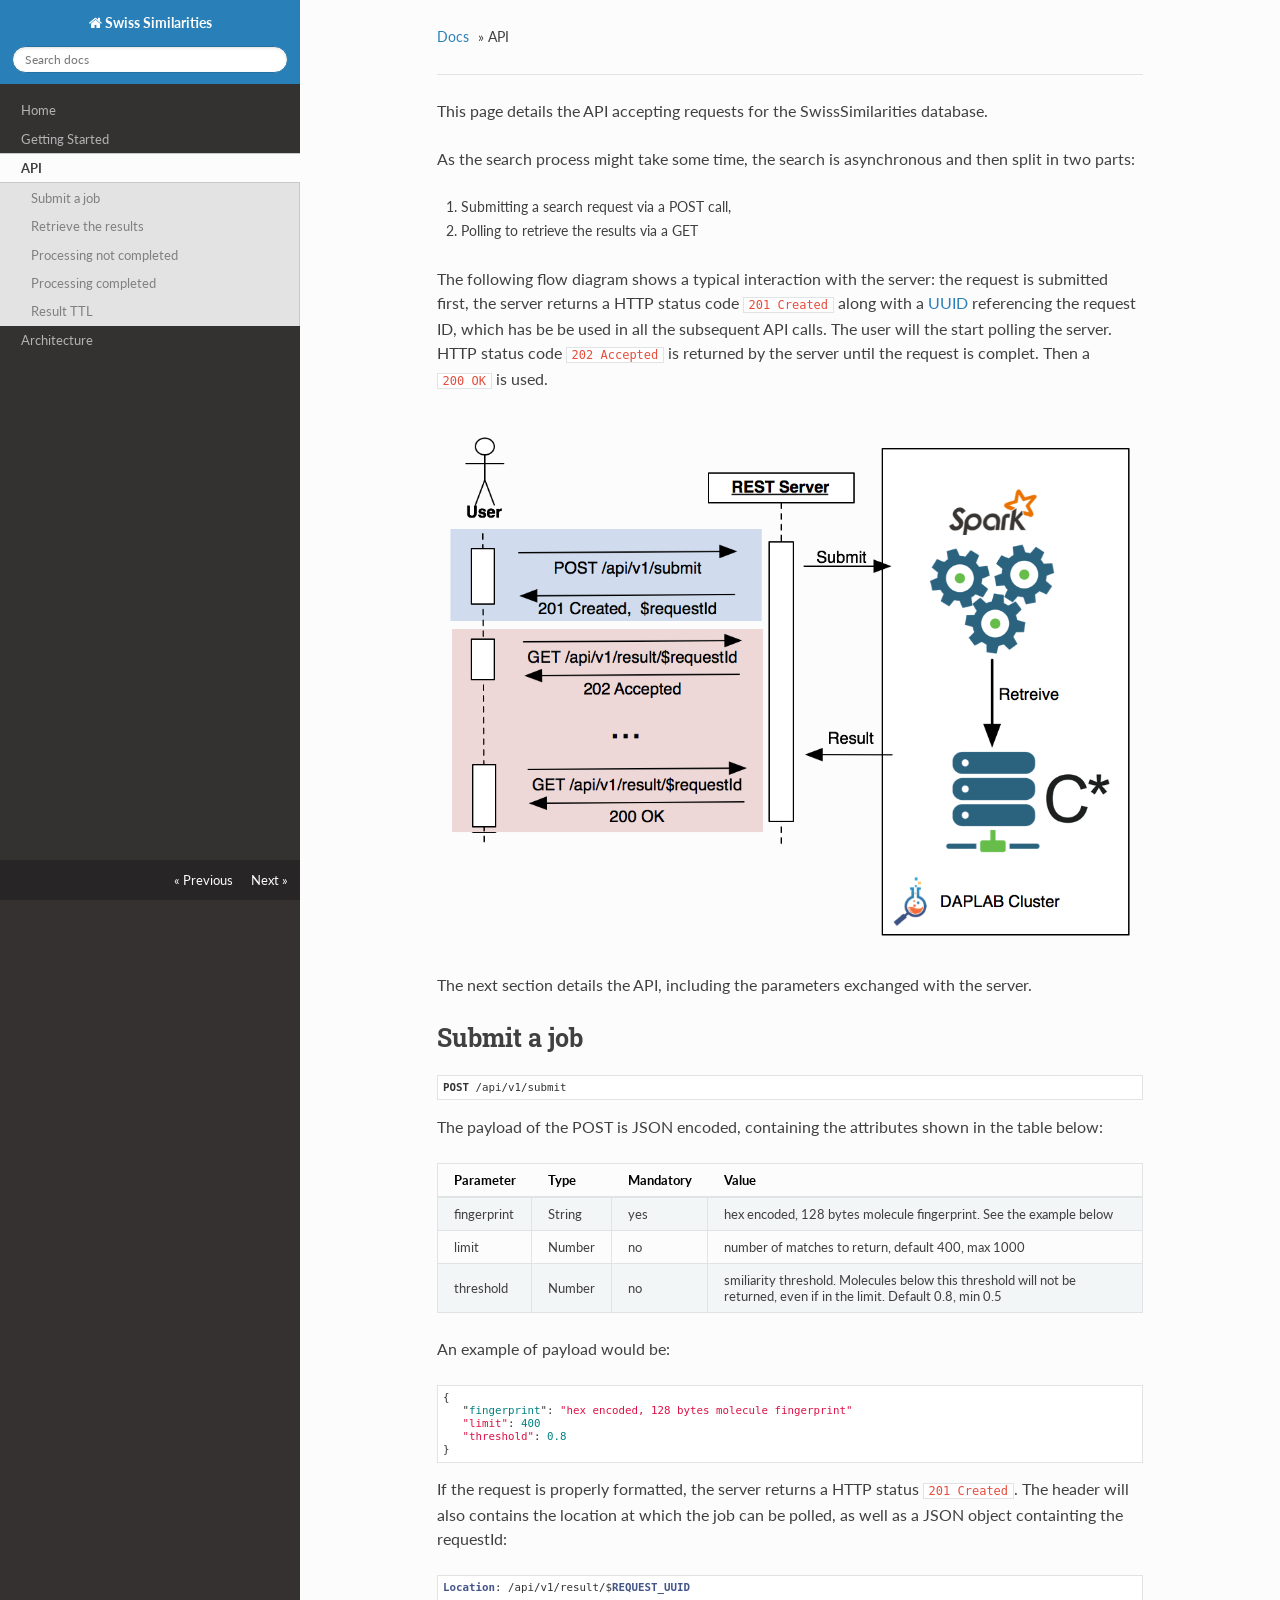
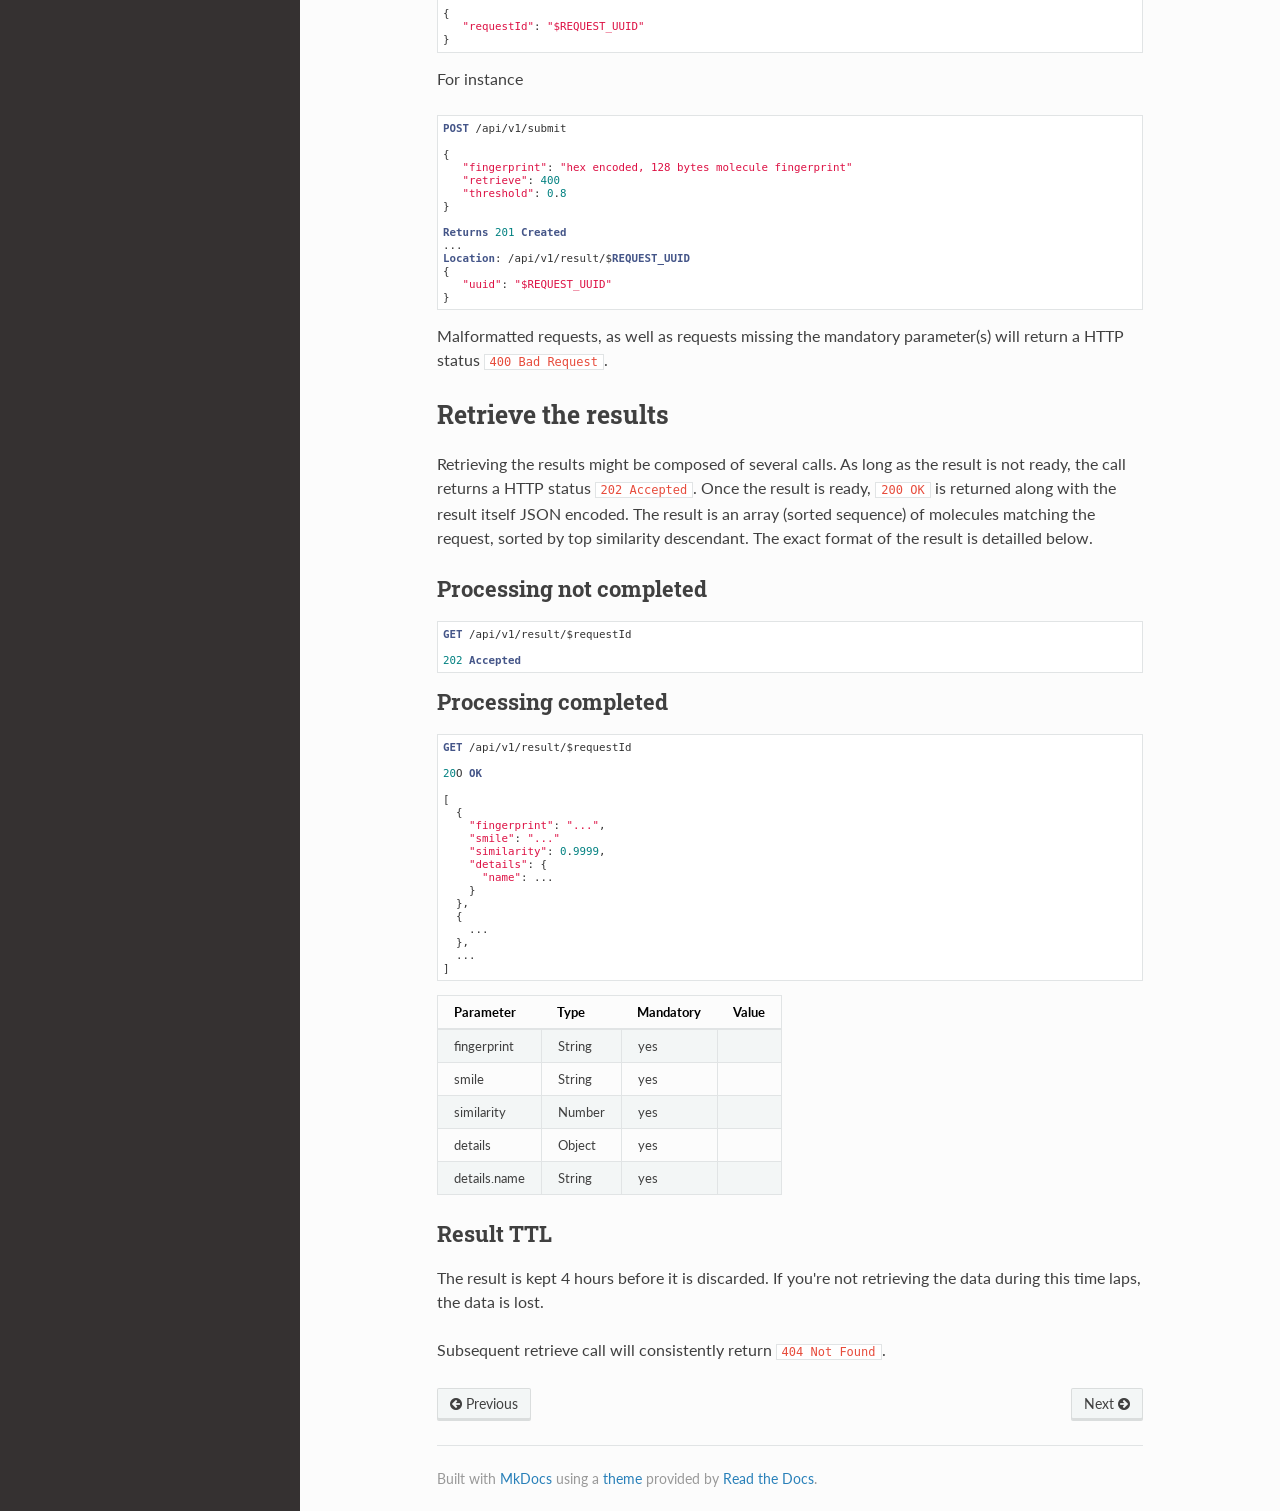
==== api/index.html @ 3e684635 "Deployed 30dfcfa with MkDocs version: 0.14.0" ====
<!DOCTYPE html>
<!--[if IE 8]><html class="no-js lt-ie9" lang="en" > <![endif]-->
<!--[if gt IE 8]><!--> <html class="no-js" lang="en" > <!--<![endif]-->
<head>
  <meta charset="utf-8">
  <meta name="viewport" content="width=device-width, initial-scale=1.0">
  
  <title>API - Swiss Similarities</title>
  

  <link rel="shortcut icon" href="../logo.png">
  

  
  <link href='https://fonts.googleapis.com/css?family=Lato:400,700|Roboto+Slab:400,700|Inconsolata:400,700' rel='stylesheet' type='text/css'>

  <link rel="stylesheet" href="../css/theme.css" type="text/css" />
  <link rel="stylesheet" href="../css/theme_extra.css" type="text/css" />
  <link rel="stylesheet" href="../css/highlight.css">
  <link href="../daplab.css" rel="stylesheet">

  
  <script>
    // Current page data
    var mkdocs_page_name = "API";
  </script>
  
  <script src="../js/jquery-2.1.1.min.js"></script>
  <script src="../js/modernizr-2.8.3.min.js"></script>
  <script type="text/javascript" src="../js/highlight.pack.js"></script>
  <script src="../js/theme.js"></script> 

  
</head>

<body class="wy-body-for-nav" role="document">

  <div class="wy-grid-for-nav">

    
    <nav data-toggle="wy-nav-shift" class="wy-nav-side stickynav">
      <div class="wy-side-nav-search">
        <a href=".." class="icon icon-home"> Swiss Similarities</a>
        <div role="search">
  <form id ="rtd-search-form" class="wy-form" action="../search.html" method="get">
    <input type="text" name="q" placeholder="Search docs" />
  </form>
</div>
      </div>

      <div class="wy-menu wy-menu-vertical" data-spy="affix" role="navigation" aria-label="main navigation">
        <ul class="current">
          
            <li>
    <li class="toctree-l1 ">
        <a class="" href="..">Home</a>
        
    </li>
<li>
          
            <li>
    <li class="toctree-l1 ">
        <a class="" href="../getting_started/">Getting Started</a>
        
    </li>
<li>
          
            <li>
    <li class="toctree-l1 current">
        <a class="current" href="./">API</a>
        
            <ul>
            
                <li class="toctree-l3"><a href="#submit-a-job">Submit a job</a></li>
                
            
                <li class="toctree-l3"><a href="#retrieve-the-results">Retrieve the results</a></li>
                
                    <li><a class="toctree-l4" href="#processing-not-completed">Processing not completed</a></li>
                
                    <li><a class="toctree-l4" href="#processing-completed">Processing completed</a></li>
                
                    <li><a class="toctree-l4" href="#result-ttl">Result TTL</a></li>
                
            
            </ul>
        
    </li>
<li>
          
            <li>
    <li class="toctree-l1 ">
        <a class="" href="../architecture/">Architecture</a>
        
    </li>
<li>
          
        </ul>
      </div>
      &nbsp;
    </nav>

    <section data-toggle="wy-nav-shift" class="wy-nav-content-wrap">

      
      <nav class="wy-nav-top" role="navigation" aria-label="top navigation">
        <i data-toggle="wy-nav-top" class="fa fa-bars"></i>
        <a href="..">Swiss Similarities</a>
      </nav>

      
      <div class="wy-nav-content">
        <div class="rst-content">
          <div role="navigation" aria-label="breadcrumbs navigation">
  <ul class="wy-breadcrumbs">
    <li><a href="..">Docs</a> &raquo;</li>
    
      
    
    <li>API</li>
    <li class="wy-breadcrumbs-aside">
      
    </li>
  </ul>
  <hr/>
</div>
          <div role="main">
            <div class="section">
              
                <p>This page details the API accepting requests for the SwissSimilarities database.</p>
<p>As the search process might take some time, the search is asynchronous and then split in two parts: </p>
<ol>
<li>Submitting a search request via a POST call,</li>
<li>Polling to retrieve the results via a GET</li>
</ol>
<p>The following flow diagram shows a typical interaction with the server: the request is submitted first, the server
returns a HTTP status code <code>201 Created</code> along with a <a href="https://en.wikipedia.org/wiki/Universally_unique_identifier">UUID</a>
referencing the request ID, which has be be used in all the subsequent API calls. 
The user will the start polling the server. HTTP status code <code>202 Accepted</code> is returned by the server until
the request is complet. Then a <code>200 OK</code> is used.</p>
<p><img alt="API Flow Chart" src="../api-flow-chart.png" /></p>
<p>The next section details the API, including the parameters exchanged with the server.</p>
<h1 id="submit-a-job">Submit a job</h1>
<pre><code>POST /api/v1/submit
</code></pre>

<p>The payload of the POST is JSON encoded, containing the attributes shown in the table below:</p>
<table>
<thead>
<tr>
<th>Parameter</th>
<th>Type</th>
<th>Mandatory</th>
<th>Value</th>
</tr>
</thead>
<tbody>
<tr>
<td>fingerprint</td>
<td>String</td>
<td>yes</td>
<td>hex encoded, 128 bytes molecule fingerprint. See the example below</td>
</tr>
<tr>
<td>limit</td>
<td>Number</td>
<td>no</td>
<td>number of matches to return, default 400, max 1000</td>
</tr>
<tr>
<td>threshold</td>
<td>Number</td>
<td>no</td>
<td>smiliarity threshold. Molecules below this threshold will not be returned, even if in the limit. Default 0.8, min 0.5</td>
</tr>
</tbody>
</table>
<p>An example of payload would be: </p>
<pre><code>{ 
   &quot;fingerprint&quot;: &quot;hex encoded, 128 bytes molecule fingerprint&quot;
   &quot;limit&quot;: 400
   &quot;threshold&quot;: 0.8
}
</code></pre>

<p>If the request is properly formatted, the server returns a HTTP status <code>201 Created</code>. The header will also contains
the location at which the job can be polled, as well as a JSON object containting the requestId:</p>
<pre><code>Location: /api/v1/result/$REQUEST_UUID

{
   &quot;requestId&quot;: &quot;$REQUEST_UUID&quot;
}
</code></pre>

<p>For instance</p>
<pre><code>POST /api/v1/submit

{ 
   &quot;fingerprint&quot;: &quot;hex encoded, 128 bytes molecule fingerprint&quot;
   &quot;retrieve&quot;: 400
   &quot;threshold&quot;: 0.8
}

Returns 201 Created
...
Location: /api/v1/result/$REQUEST_UUID
{
   &quot;uuid&quot;: &quot;$REQUEST_UUID&quot;
}
</code></pre>

<p>Malformatted requests, as well as requests missing the mandatory parameter(s) 
will return a HTTP status <code>400 Bad Request</code>.</p>
<h1 id="retrieve-the-results">Retrieve the results</h1>
<p>Retrieving the results might be composed of several calls. As long as the result is not ready, the call returns
a HTTP status <code>202 Accepted</code>. Once the result is ready, <code>200 OK</code> is returned along with the result itself
JSON encoded. The result is an array (sorted sequence) of molecules matching the request,
sorted by top similarity descendant. The exact format of the result is detailled below.</p>
<h2 id="processing-not-completed">Processing not completed</h2>
<pre><code>GET /api/v1/result/$requestId

202 Accepted
</code></pre>

<h2 id="processing-completed">Processing completed</h2>
<pre><code>GET /api/v1/result/$requestId

20O OK

[ 
  {
    &quot;fingerprint&quot;: &quot;...&quot;,
    &quot;smile&quot;: &quot;...&quot;
    &quot;similarity&quot;: 0.9999,
    &quot;details&quot;: {
      &quot;name&quot;: ...
    }
  },
  {
    ...
  },
  ...
]     
</code></pre>

<table>
<thead>
<tr>
<th>Parameter</th>
<th>Type</th>
<th>Mandatory</th>
<th>Value</th>
</tr>
</thead>
<tbody>
<tr>
<td>fingerprint</td>
<td>String</td>
<td>yes</td>
<td></td>
</tr>
<tr>
<td>smile</td>
<td>String</td>
<td>yes</td>
<td></td>
</tr>
<tr>
<td>similarity</td>
<td>Number</td>
<td>yes</td>
<td></td>
</tr>
<tr>
<td>details</td>
<td>Object</td>
<td>yes</td>
<td></td>
</tr>
<tr>
<td>details.name</td>
<td>String</td>
<td>yes</td>
<td></td>
</tr>
</tbody>
</table>
<h2 id="result-ttl">Result TTL</h2>
<p>The result is kept 4 hours before it is discarded. If you're not retrieving the data during this time laps, 
the data is lost.</p>
<p>Subsequent retrieve call will consistently return <code>404 Not Found</code>.</p>
              
            </div>
          </div>
          <footer>
  
    <div class="rst-footer-buttons" role="navigation" aria-label="footer navigation">
      
        <a href="../architecture/" class="btn btn-neutral float-right" title="Architecture"/>Next <span class="icon icon-circle-arrow-right"></span></a>
      
      
        <a href="../getting_started/" class="btn btn-neutral" title="Getting Started"><span class="icon icon-circle-arrow-left"></span> Previous</a>
      
    </div>
  

  <hr/>

  <div role="contentinfo">
    <!-- Copyright etc -->
    
  </div>

  Built with <a href="http://www.mkdocs.org">MkDocs</a> using a <a href="https://github.com/snide/sphinx_rtd_theme">theme</a> provided by <a href="https://readthedocs.org">Read the Docs</a>.
</footer>
	  
        </div>
      </div>

    </section>

  </div>

<div class="rst-versions" role="note" style="cursor: pointer">
    <span class="rst-current-version" data-toggle="rst-current-version">
      
      
        <span><a href="../getting_started/" style="color: #fcfcfc;">&laquo; Previous</a></span>
      
      
        <span style="margin-left: 15px"><a href="../architecture/" style="color: #fcfcfc">Next &raquo;</a></span>
      
    </span>
</div>

</body>
</html>
---- css/theme.css ----
/*
 * This file is copied from the upstream ReadTheDocs Sphinx
 * theme. To aid upgradability this file should *not* be edited.
 * modifications we need should be included in theme_extra.css.
 *
 * https://github.com/rtfd/readthedocs.org/blob/master/media/css/sphinx_rtd_theme.css
 */

*{-webkit-box-sizing:border-box;-moz-box-sizing:border-box;box-sizing:border-box}article,aside,details,figcaption,figure,footer,header,hgroup,nav,section{display:block}audio,canvas,video{display:inline-block;*display:inline;*zoom:1}audio:not([controls]){display:none}[hidden]{display:none}*{-webkit-box-sizing:border-box;-moz-box-sizing:border-box;box-sizing:border-box}html{font-size:100%;-webkit-text-size-adjust:100%;-ms-text-size-adjust:100%}body{margin:0}a:hover,a:active{outline:0}abbr[title]{border-bottom:1px dotted}b,strong{font-weight:bold}blockquote{margin:0}dfn{font-style:italic}ins{background:#ff9;color:#000;text-decoration:none}mark{background:#ff0;color:#000;font-style:italic;font-weight:bold}pre,code,.rst-content tt,kbd,samp{font-family:monospace,serif;_font-family:"courier new",monospace;font-size:1em}pre{white-space:pre}q{quotes:none}q:before,q:after{content:"";content:none}small{font-size:85%}sub,sup{font-size:75%;line-height:0;position:relative;vertical-align:baseline}sup{top:-0.5em}sub{bottom:-0.25em}ul,ol,dl{margin:0;padding:0;list-style:none;list-style-image:none}li{list-style:none}dd{margin:0}img{border:0;-ms-interpolation-mode:bicubic;vertical-align:middle;max-width:100%}svg:not(:root){overflow:hidden}figure{margin:0}form{margin:0}fieldset{border:0;margin:0;padding:0}label{cursor:pointer}legend{border:0;*margin-left:-7px;padding:0;white-space:normal}button,input,select,textarea{font-size:100%;margin:0;vertical-align:baseline;*vertical-align:middle}button,input{line-height:normal}button,input[type="button"],input[type="reset"],input[type="submit"]{cursor:pointer;-webkit-appearance:button;*overflow:visible}button[disabled],input[disabled]{cursor:default}input[type="checkbox"],input[type="radio"]{box-sizing:border-box;padding:0;*width:13px;*height:13px}input[type="search"]{-webkit-appearance:textfield;-moz-box-sizing:content-box;-webkit-box-sizing:content-box;box-sizing:content-box}input[type="search"]::-webkit-search-decoration,input[type="search"]::-webkit-search-cancel-button{-webkit-appearance:none}button::-moz-focus-inner,input::-moz-focus-inner{border:0;padding:0}textarea{overflow:auto;vertical-align:top;resize:vertical}table{border-collapse:collapse;border-spacing:0}td{vertical-align:top}.chromeframe{margin:0.2em 0;background:#ccc;color:#000;padding:0.2em 0}.ir{display:block;border:0;text-indent:-999em;overflow:hidden;background-color:transparent;background-repeat:no-repeat;text-align:left;direction:ltr;*line-height:0}.ir br{display:none}.hidden{display:none !important;visibility:hidden}.visuallyhidden{border:0;clip:rect(0 0 0 0);height:1px;margin:-1px;overflow:hidden;padding:0;position:absolute;width:1px}.visuallyhidden.focusable:active,.visuallyhidden.focusable:focus{clip:auto;height:auto;margin:0;overflow:visible;position:static;width:auto}.invisible{visibility:hidden}.relative{position:relative}big,small{font-size:100%}@media print{html,body,section{background:none !important}*{box-shadow:none !important;text-shadow:none !important;filter:none !important;-ms-filter:none !important}a,a:visited{text-decoration:underline}.ir a:after,a[href^="javascript:"]:after,a[href^="#"]:after{content:""}pre,blockquote{page-break-inside:avoid}thead{display:table-header-group}tr,img{page-break-inside:avoid}img{max-width:100% !important}@page{margin:0.5cm}p,h2,h3{orphans:3;widows:3}h2,h3{page-break-after:avoid}}.fa:before,.rst-content .admonition-title:before,.rst-content h1 .headerlink:before,.rst-content h2 .headerlink:before,.rst-content h3 .headerlink:before,.rst-content h4 .headerlink:before,.rst-content h5 .headerlink:before,.rst-content h6 .headerlink:before,.rst-content dl dt .headerlink:before,.icon:before,.wy-dropdown .caret:before,.wy-inline-validate.wy-inline-validate-success .wy-input-context:before,.wy-inline-validate.wy-inline-validate-danger .wy-input-context:before,.wy-inline-validate.wy-inline-validate-warning .wy-input-context:before,.wy-inline-validate.wy-inline-validate-info .wy-input-context:before,.wy-alert,.rst-content .note,.rst-content .attention,.rst-content .caution,.rst-content .danger,.rst-content .error,.rst-content .hint,.rst-content .important,.rst-content .tip,.rst-content .warning,.rst-content .seealso,.rst-content .admonition-todo,.btn,input[type="text"],input[type="password"],input[type="email"],input[type="url"],input[type="date"],input[type="month"],input[type="time"],input[type="datetime"],input[type="datetime-local"],input[type="week"],input[type="number"],input[type="search"],input[type="tel"],input[type="color"],select,textarea,.wy-menu-vertical li.on a,.wy-menu-vertical li.current>a,.wy-side-nav-search>a,.wy-side-nav-search .wy-dropdown>a,.wy-nav-top a{-webkit-font-smoothing:antialiased}.clearfix{*zoom:1}.clearfix:before,.clearfix:after{display:table;content:""}.clearfix:after{clear:both}/*!
 *  Font Awesome 4.1.0 by @davegandy - http://fontawesome.io - @fontawesome
 *  License - http://fontawesome.io/license (Font: SIL OFL 1.1, CSS: MIT License)
 */@font-face{font-family:'FontAwesome';src:url("../fonts/fontawesome-webfont.eot?v=4.1.0");src:url("../fonts/fontawesome-webfont.eot?#iefix&v=4.1.0") format("embedded-opentype"),url("../fonts/fontawesome-webfont.woff?v=4.1.0") format("woff"),url("../fonts/fontawesome-webfont.ttf?v=4.1.0") format("truetype"),url("../fonts/fontawesome-webfont.svg?v=4.1.0#fontawesomeregular") format("svg");font-weight:normal;font-style:normal}.fa,.rst-content .admonition-title,.rst-content h1 .headerlink,.rst-content h2 .headerlink,.rst-content h3 .headerlink,.rst-content h4 .headerlink,.rst-content h5 .headerlink,.rst-content h6 .headerlink,.rst-content dl dt .headerlink,.icon{display:inline-block;font-family:FontAwesome;font-style:normal;font-weight:normal;line-height:1;-webkit-font-smoothing:antialiased;-moz-osx-font-smoothing:grayscale}.fa-lg{font-size:1.33333em;line-height:0.75em;vertical-align:-15%}.fa-2x{font-size:2em}.fa-3x{font-size:3em}.fa-4x{font-size:4em}.fa-5x{font-size:5em}.fa-fw{width:1.28571em;text-align:center}.fa-ul{padding-left:0;margin-left:2.14286em;list-style-type:none}.fa-ul>li{position:relative}.fa-li{position:absolute;left:-2.14286em;width:2.14286em;top:0.14286em;text-align:center}.fa-li.fa-lg{left:-1.85714em}.fa-border{padding:.2em .25em .15em;border:solid 0.08em #eee;border-radius:.1em}.pull-right{float:right}.pull-left{float:left}.fa.pull-left,.rst-content .pull-left.admonition-title,.rst-content h1 .pull-left.headerlink,.rst-content h2 .pull-left.headerlink,.rst-content h3 .pull-left.headerlink,.rst-content h4 .pull-left.headerlink,.rst-content h5 .pull-left.headerlink,.rst-content h6 .pull-left.headerlink,.rst-content dl dt .pull-left.headerlink,.pull-left.icon{margin-right:.3em}.fa.pull-right,.rst-content .pull-right.admonition-title,.rst-content h1 .pull-right.headerlink,.rst-content h2 .pull-right.headerlink,.rst-content h3 .pull-right.headerlink,.rst-content h4 .pull-right.headerlink,.rst-content h5 .pull-right.headerlink,.rst-content h6 .pull-right.headerlink,.rst-content dl dt .pull-right.headerlink,.pull-right.icon{margin-left:.3em}.fa-spin{-webkit-animation:spin 2s infinite linear;-moz-animation:spin 2s infinite linear;-o-animation:spin 2s infinite linear;animation:spin 2s infinite linear}@-moz-keyframes spin{0%{-moz-transform:rotate(0deg)}100%{-moz-transform:rotate(359deg)}}@-webkit-keyframes spin{0%{-webkit-transform:rotate(0deg)}100%{-webkit-transform:rotate(359deg)}}@-o-keyframes spin{0%{-o-transform:rotate(0deg)}100%{-o-transform:rotate(359deg)}}@keyframes spin{0%{-webkit-transform:rotate(0deg);transform:rotate(0deg)}100%{-webkit-transform:rotate(359deg);transform:rotate(359deg)}}.fa-rotate-90{filter:progid:DXImageTransform.Microsoft.BasicImage(rotation=1);-webkit-transform:rotate(90deg);-moz-transform:rotate(90deg);-ms-transform:rotate(90deg);-o-transform:rotate(90deg);transform:rotate(90deg)}.fa-rotate-180{filter:progid:DXImageTransform.Microsoft.BasicImage(rotation=2);-webkit-transform:rotate(180deg);-moz-transform:rotate(180deg);-ms-transform:rotate(180deg);-o-transform:rotate(180deg);transform:rotate(180deg)}.fa-rotate-270{filter:progid:DXImageTransform.Microsoft.BasicImage(rotation=3);-webkit-transform:rotate(270deg);-moz-transform:rotate(270deg);-ms-transform:rotate(270deg);-o-transform:rotate(270deg);transform:rotate(270deg)}.fa-flip-horizontal{filter:progid:DXImageTransform.Microsoft.BasicImage(rotation=0);-webkit-transform:scale(-1, 1);-moz-transform:scale(-1, 1);-ms-transform:scale(-1, 1);-o-transform:scale(-1, 1);transform:scale(-1, 1)}.fa-flip-vertical{filter:progid:DXImageTransform.Microsoft.BasicImage(rotation=2);-webkit-transform:scale(1, -1);-moz-transform:scale(1, -1);-ms-transform:scale(1, -1);-o-transform:scale(1, -1);transform:scale(1, -1)}.fa-stack{position:relative;display:inline-block;width:2em;height:2em;line-height:2em;vertical-align:middle}.fa-stack-1x,.fa-stack-2x{position:absolute;left:0;width:100%;text-align:center}.fa-stack-1x{line-height:inherit}.fa-stack-2x{font-size:2em}.fa-inverse{color:#fff}.fa-glass:before{content:""}.fa-music:before{content:""}.fa-search:before,.icon-search:before{content:""}.fa-envelope-o:before{content:""}.fa-heart:before{content:""}.fa-star:before{content:""}.fa-star-o:before{content:""}.fa-user:before{content:""}.fa-film:before{content:""}.fa-th-large:before{content:""}.fa-th:before{content:""}.fa-th-list:before{content:""}.fa-check:before{content:""}.fa-times:before{content:""}.fa-search-plus:before{content:""}.fa-search-minus:before{content:""}.fa-power-off:before{content:""}.fa-signal:before{content:""}.fa-gear:before,.fa-cog:before{content:""}.fa-trash-o:before{content:""}.fa-home:before,.icon-home:before{content:""}.fa-file-o:before{content:""}.fa-clock-o:before{content:""}.fa-road:before{content:""}.fa-download:before{content:""}.fa-arrow-circle-o-down:before{content:""}.fa-arrow-circle-o-up:before{content:""}.fa-inbox:before{content:""}.fa-play-circle-o:before{content:""}.fa-rotate-right:before,.fa-repeat:before{content:""}.fa-refresh:before{content:""}.fa-list-alt:before{content:""}.fa-lock:before{content:""}.fa-flag:before{content:""}.fa-headphones:before{content:""}.fa-volume-off:before{content:""}.fa-volume-down:before{content:""}.fa-volume-up:before{content:""}.fa-qrcode:before{content:""}.fa-barcode:before{content:""}.fa-tag:before{content:""}.fa-tags:before{content:""}.fa-book:before,.icon-book:before{content:""}.fa-bookmark:before{content:""}.fa-print:before{content:""}.fa-camera:before{content:""}.fa-font:before{content:""}.fa-bold:before{content:""}.fa-italic:before{content:""}.fa-text-height:before{content:""}.fa-text-width:before{content:""}.fa-align-left:before{content:""}.fa-align-center:before{content:""}.fa-align-right:before{content:""}.fa-align-justify:before{content:""}.fa-list:before{content:""}.fa-dedent:before,.fa-outdent:before{content:""}.fa-indent:before{content:""}.fa-video-camera:before{content:""}.fa-photo:before,.fa-image:before,.fa-picture-o:before{content:""}.fa-pencil:before{content:""}.fa-map-marker:before{content:""}.fa-adjust:before{content:""}.fa-tint:before{content:""}.fa-edit:before,.fa-pencil-square-o:before{content:""}.fa-share-square-o:before{content:""}.fa-check-square-o:before{content:""}.fa-arrows:before{content:""}.fa-step-backward:before{content:""}.fa-fast-backward:before{content:""}.fa-backward:before{content:""}.fa-play:before{content:""}.fa-pause:before{content:""}.fa-stop:before{content:""}.fa-forward:before{content:""}.fa-fast-forward:before{content:""}.fa-step-forward:before{content:""}.fa-eject:before{content:""}.fa-chevron-left:before{content:""}.fa-chevron-right:before{content:""}.fa-plus-circle:before{content:""}.fa-minus-circle:before{content:""}.fa-times-circle:before,.wy-inline-validate.wy-inline-validate-danger .wy-input-context:before{content:""}.fa-check-circle:before,.wy-inline-validate.wy-inline-validate-success .wy-input-context:before{content:""}.fa-question-circle:before{content:""}.fa-info-circle:before{content:""}.fa-crosshairs:before{content:""}.fa-times-circle-o:before{content:""}.fa-check-circle-o:before{content:""}.fa-ban:before{content:""}.fa-arrow-left:before{content:""}.fa-arrow-right:before{content:""}.fa-arrow-up:before{content:""}.fa-arrow-down:before{content:""}.fa-mail-forward:before,.fa-share:before{content:""}.fa-expand:before{content:""}.fa-compress:before{content:""}.fa-plus:before{content:""}.fa-minus:before{content:""}.fa-asterisk:before{content:""}.fa-exclamation-circle:before,.wy-inline-validate.wy-inline-validate-warning .wy-input-context:before,.wy-inline-validate.wy-inline-validate-info .wy-input-context:before,.rst-content .admonition-title:before{content:""}.fa-gift:before{content:""}.fa-leaf:before{content:""}.fa-fire:before,.icon-fire:before{content:""}.fa-eye:before{content:""}.fa-eye-slash:before{content:""}.fa-warning:before,.fa-exclamation-triangle:before{content:""}.fa-plane:before{content:""}.fa-calendar:before{content:""}.fa-random:before{content:""}.fa-comment:before{content:""}.fa-magnet:before{content:""}.fa-chevron-up:before{content:""}.fa-chevron-down:before{content:""}.fa-retweet:before{content:""}.fa-shopping-cart:before{content:""}.fa-folder:before{content:""}.fa-folder-open:before{content:""}.fa-arrows-v:before{content:""}.fa-arrows-h:before{content:""}.fa-bar-chart-o:before{content:""}.fa-twitter-square:before{content:""}.fa-facebook-square:before{content:""}.fa-camera-retro:before{content:""}.fa-key:before{content:""}.fa-gears:before,.fa-cogs:before{content:""}.fa-comments:before{content:""}.fa-thumbs-o-up:before{content:""}.fa-thumbs-o-down:before{content:""}.fa-star-half:before{content:""}.fa-heart-o:before{content:""}.fa-sign-out:before{content:""}.fa-linkedin-square:before{content:""}.fa-thumb-tack:before{content:""}.fa-external-link:before{content:""}.fa-sign-in:before{content:""}.fa-trophy:before{content:""}.fa-github-square:before{content:""}.fa-upload:before{content:""}.fa-lemon-o:before{content:""}.fa-phone:before{content:""}.fa-square-o:before{content:""}.fa-bookmark-o:before{content:""}.fa-phone-square:before{content:""}.fa-twitter:before{content:""}.fa-facebook:before{content:""}.fa-github:before,.icon-github:before{content:""}.fa-unlock:before{content:""}.fa-credit-card:before{content:""}.fa-rss:before{content:""}.fa-hdd-o:before{content:""}.fa-bullhorn:before{content:""}.fa-bell:before{content:""}.fa-certificate:before{content:""}.fa-hand-o-right:before{content:""}.fa-hand-o-left:before{content:""}.fa-hand-o-up:before{content:""}.fa-hand-o-down:before{content:""}.fa-arrow-circle-left:before,.icon-circle-arrow-left:before{content:""}.fa-arrow-circle-right:before,.icon-circle-arrow-right:before{content:""}.fa-arrow-circle-up:before{content:""}.fa-arrow-circle-down:before{content:""}.fa-globe:before{content:""}.fa-wrench:before{content:""}.fa-tasks:before{content:""}.fa-filter:before{content:""}.fa-briefcase:before{content:""}.fa-arrows-alt:before{content:""}.fa-group:before,.fa-users:before{content:""}.fa-chain:before,.fa-link:before,.icon-link:before{content:""}.fa-cloud:before{content:""}.fa-flask:before{content:""}.fa-cut:before,.fa-scissors:before{content:""}.fa-copy:before,.fa-files-o:before{content:""}.fa-paperclip:before{content:""}.fa-save:before,.fa-floppy-o:before{content:""}.fa-square:before{content:""}.fa-navicon:before,.fa-reorder:before,.fa-bars:before{content:""}.fa-list-ul:before{content:""}.fa-list-ol:before{content:""}.fa-strikethrough:before{content:""}.fa-underline:before{content:""}.fa-table:before{content:""}.fa-magic:before{content:""}.fa-truck:before{content:""}.fa-pinterest:before{content:""}.fa-pinterest-square:before{content:""}.fa-google-plus-square:before{content:""}.fa-google-plus:before{content:""}.fa-money:before{content:""}.fa-caret-down:before,.wy-dropdown .caret:before,.icon-caret-down:before{content:""}.fa-caret-up:before{content:""}.fa-caret-left:before{content:""}.fa-caret-right:before{content:""}.fa-columns:before{content:""}.fa-unsorted:before,.fa-sort:before{content:""}.fa-sort-down:before,.fa-sort-desc:before{content:""}.fa-sort-up:before,.fa-sort-asc:before{content:""}.fa-envelope:before{content:""}.fa-linkedin:before{content:""}.fa-rotate-left:before,.fa-undo:before{content:""}.fa-legal:before,.fa-gavel:before{content:""}.fa-dashboard:before,.fa-tachometer:before{content:""}.fa-comment-o:before{content:""}.fa-comments-o:before{content:""}.fa-flash:before,.fa-bolt:before{content:""}.fa-sitemap:before{content:""}.fa-umbrella:before{content:""}.fa-paste:before,.fa-clipboard:before{content:""}.fa-lightbulb-o:before{content:""}.fa-exchange:before{content:""}.fa-cloud-download:before{content:""}.fa-cloud-upload:before{content:""}.fa-user-md:before{content:""}.fa-stethoscope:before{content:""}.fa-suitcase:before{content:""}.fa-bell-o:before{content:""}.fa-coffee:before{content:""}.fa-cutlery:before{content:""}.fa-file-text-o:before{content:""}.fa-building-o:before{content:""}.fa-hospital-o:before{content:""}.fa-ambulance:before{content:""}.fa-medkit:before{content:""}.fa-fighter-jet:before{content:""}.fa-beer:before{content:""}.fa-h-square:before{content:""}.fa-plus-square:before{content:""}.fa-angle-double-left:before{content:""}.fa-angle-double-right:before{content:""}.fa-angle-double-up:before{content:""}.fa-angle-double-down:before{content:""}.fa-angle-left:before{content:""}.fa-angle-right:before{content:""}.fa-angle-up:before{content:""}.fa-angle-down:before{content:""}.fa-desktop:before{content:""}.fa-laptop:before{content:""}.fa-tablet:before{content:""}.fa-mobile-phone:before,.fa-mobile:before{content:""}.fa-circle-o:before{content:""}.fa-quote-left:before{content:""}.fa-quote-right:before{content:""}.fa-spinner:before{content:""}.fa-circle:before{content:""}.fa-mail-reply:before,.fa-reply:before{content:""}.fa-github-alt:before{content:""}.fa-folder-o:before{content:""}.fa-folder-open-o:before{content:""}.fa-smile-o:before{content:""}.fa-frown-o:before{content:""}.fa-meh-o:before{content:""}.fa-gamepad:before{content:""}.fa-keyboard-o:before{content:""}.fa-flag-o:before{content:""}.fa-flag-checkered:before{content:""}.fa-terminal:before{content:""}.fa-code:before{content:""}.fa-mail-reply-all:before,.fa-reply-all:before{content:""}.fa-star-half-empty:before,.fa-star-half-full:before,.fa-star-half-o:before{content:""}.fa-location-arrow:before{content:""}.fa-crop:before{content:""}.fa-code-fork:before{content:""}.fa-unlink:before,.fa-chain-broken:before{content:""}.fa-question:before{content:""}.fa-info:before{content:""}.fa-exclamation:before{content:""}.fa-superscript:before{content:""}.fa-subscript:before{content:""}.fa-eraser:before{content:""}.fa-puzzle-piece:before{content:""}.fa-microphone:before{content:""}.fa-microphone-slash:before{content:""}.fa-shield:before{content:""}.fa-calendar-o:before{content:""}.fa-fire-extinguisher:before{content:""}.fa-rocket:before{content:""}.fa-maxcdn:before{content:""}.fa-chevron-circle-left:before{content:""}.fa-chevron-circle-right:before{content:""}.fa-chevron-circle-up:before{content:""}.fa-chevron-circle-down:before{content:""}.fa-html5:before{content:""}.fa-css3:before{content:""}.fa-anchor:before{content:""}.fa-unlock-alt:before{content:""}.fa-bullseye:before{content:""}.fa-ellipsis-h:before{content:""}.fa-ellipsis-v:before{content:""}.fa-rss-square:before{content:""}.fa-play-circle:before{content:""}.fa-ticket:before{content:""}.fa-minus-square:before{content:""}.fa-minus-square-o:before{content:""}.fa-level-up:before{content:""}.fa-level-down:before{content:""}.fa-check-square:before{content:""}.fa-pencil-square:before{content:""}.fa-external-link-square:before{content:""}.fa-share-square:before{content:""}.fa-compass:before{content:""}.fa-toggle-down:before,.fa-caret-square-o-down:before{content:""}.fa-toggle-up:before,.fa-caret-square-o-up:before{content:""}.fa-toggle-right:before,.fa-caret-square-o-right:before{content:""}.fa-euro:before,.fa-eur:before{content:""}.fa-gbp:before{content:""}.fa-dollar:before,.fa-usd:before{content:""}.fa-rupee:before,.fa-inr:before{content:""}.fa-cny:before,.fa-rmb:before,.fa-yen:before,.fa-jpy:before{content:""}.fa-ruble:before,.fa-rouble:before,.fa-rub:before{content:""}.fa-won:before,.fa-krw:before{content:""}.fa-bitcoin:before,.fa-btc:before{content:""}.fa-file:before{content:""}.fa-file-text:before{content:""}.fa-sort-alpha-asc:before{content:""}.fa-sort-alpha-desc:before{content:""}.fa-sort-amount-asc:before{content:""}.fa-sort-amount-desc:before{content:""}.fa-sort-numeric-asc:before{content:""}.fa-sort-numeric-desc:before{content:""}.fa-thumbs-up:before{content:""}.fa-thumbs-down:before{content:""}.fa-youtube-square:before{content:""}.fa-youtube:before{content:""}.fa-xing:before{content:""}.fa-xing-square:before{content:""}.fa-youtube-play:before{content:""}.fa-dropbox:before{content:""}.fa-stack-overflow:before{content:""}.fa-instagram:before{content:""}.fa-flickr:before{content:""}.fa-adn:before{content:""}.fa-bitbucket:before,.icon-bitbucket:before{content:""}.fa-bitbucket-square:before{content:""}.fa-tumblr:before{content:""}.fa-tumblr-square:before{content:""}.fa-long-arrow-down:before{content:""}.fa-long-arrow-up:before{content:""}.fa-long-arrow-left:before{content:""}.fa-long-arrow-right:before{content:""}.fa-apple:before{content:""}.fa-windows:before{content:""}.fa-android:before{content:""}.fa-linux:before{content:""}.fa-dribbble:before{content:""}.fa-skype:before{content:""}.fa-foursquare:before{content:""}.fa-trello:before{content:""}.fa-female:before{content:""}.fa-male:before{content:""}.fa-gittip:before{content:""}.fa-sun-o:before{content:""}.fa-moon-o:before{content:""}.fa-archive:before{content:""}.fa-bug:before{content:""}.fa-vk:before{content:""}.fa-weibo:before{content:""}.fa-renren:before{content:""}.fa-pagelines:before{content:""}.fa-stack-exchange:before{content:""}.fa-arrow-circle-o-right:before{content:""}.fa-arrow-circle-o-left:before{content:""}.fa-toggle-left:before,.fa-caret-square-o-left:before{content:""}.fa-dot-circle-o:before{content:""}.fa-wheelchair:before{content:""}.fa-vimeo-square:before{content:""}.fa-turkish-lira:before,.fa-try:before{content:""}.fa-plus-square-o:before{content:""}.fa-space-shuttle:before{content:""}.fa-slack:before{content:""}.fa-envelope-square:before{content:""}.fa-wordpress:before{content:""}.fa-openid:before{content:""}.fa-institution:before,.fa-bank:before,.fa-university:before{content:""}.fa-mortar-board:before,.fa-graduation-cap:before{content:""}.fa-yahoo:before{content:""}.fa-google:before{content:""}.fa-reddit:before{content:""}.fa-reddit-square:before{content:""}.fa-stumbleupon-circle:before{content:""}.fa-stumbleupon:before{content:""}.fa-delicious:before{content:""}.fa-digg:before{content:""}.fa-pied-piper-square:before,.fa-pied-piper:before{content:""}.fa-pied-piper-alt:before{content:""}.fa-drupal:before{content:""}.fa-joomla:before{content:""}.fa-language:before{content:""}.fa-fax:before{content:""}.fa-building:before{content:""}.fa-child:before{content:""}.fa-paw:before{content:""}.fa-spoon:before{content:""}.fa-cube:before{content:""}.fa-cubes:before{content:""}.fa-behance:before{content:""}.fa-behance-square:before{content:""}.fa-steam:before{content:""}.fa-steam-square:before{content:""}.fa-recycle:before{content:""}.fa-automobile:before,.fa-car:before{content:""}.fa-cab:before,.fa-taxi:before{content:""}.fa-tree:before{content:""}.fa-spotify:before{content:""}.fa-deviantart:before{content:""}.fa-soundcloud:before{content:""}.fa-database:before{content:""}.fa-file-pdf-o:before{content:""}.fa-file-word-o:before{content:""}.fa-file-excel-o:before{content:""}.fa-file-powerpoint-o:before{content:""}.fa-file-photo-o:before,.fa-file-picture-o:before,.fa-file-image-o:before{content:""}.fa-file-zip-o:before,.fa-file-archive-o:before{content:""}.fa-file-sound-o:before,.fa-file-audio-o:before{content:""}.fa-file-movie-o:before,.fa-file-video-o:before{content:""}.fa-file-code-o:before{content:""}.fa-vine:before{content:""}.fa-codepen:before{content:""}.fa-jsfiddle:before{content:""}.fa-life-bouy:before,.fa-life-saver:before,.fa-support:before,.fa-life-ring:before{content:""}.fa-circle-o-notch:before{content:""}.fa-ra:before,.fa-rebel:before{content:""}.fa-ge:before,.fa-empire:before{content:""}.fa-git-square:before{content:""}.fa-git:before{content:""}.fa-hacker-news:before{content:""}.fa-tencent-weibo:before{content:""}.fa-qq:before{content:""}.fa-wechat:before,.fa-weixin:before{content:""}.fa-send:before,.fa-paper-plane:before{content:""}.fa-send-o:before,.fa-paper-plane-o:before{content:""}.fa-history:before{content:""}.fa-circle-thin:before{content:""}.fa-header:before{content:""}.fa-paragraph:before{content:""}.fa-sliders:before{content:""}.fa-share-alt:before{content:""}.fa-share-alt-square:before{content:""}.fa-bomb:before{content:""}.fa,.rst-content .admonition-title,.rst-content h1 .headerlink,.rst-content h2 .headerlink,.rst-content h3 .headerlink,.rst-content h4 .headerlink,.rst-content h5 .headerlink,.rst-content h6 .headerlink,.rst-content dl dt .headerlink,.icon,.wy-dropdown .caret,.wy-inline-validate.wy-inline-validate-success .wy-input-context,.wy-inline-validate.wy-inline-validate-danger .wy-input-context,.wy-inline-validate.wy-inline-validate-warning .wy-input-context,.wy-inline-validate.wy-inline-validate-info .wy-input-context{font-family:inherit}.fa:before,.rst-content .admonition-title:before,.rst-content h1 .headerlink:before,.rst-content h2 .headerlink:before,.rst-content h3 .headerlink:before,.rst-content h4 .headerlink:before,.rst-content h5 .headerlink:before,.rst-content h6 .headerlink:before,.rst-content dl dt .headerlink:before,.icon:before,.wy-dropdown .caret:before,.wy-inline-validate.wy-inline-validate-success .wy-input-context:before,.wy-inline-validate.wy-inline-validate-danger .wy-input-context:before,.wy-inline-validate.wy-inline-validate-warning .wy-input-context:before,.wy-inline-validate.wy-inline-validate-info .wy-input-context:before{font-family:"FontAwesome";display:inline-block;font-style:normal;font-weight:normal;line-height:1;text-decoration:inherit}a .fa,a .rst-content .admonition-title,.rst-content a .admonition-title,a .rst-content h1 .headerlink,.rst-content h1 a .headerlink,a .rst-content h2 .headerlink,.rst-content h2 a .headerlink,a .rst-content h3 .headerlink,.rst-content h3 a .headerlink,a .rst-content h4 .headerlink,.rst-content h4 a .headerlink,a .rst-content h5 .headerlink,.rst-content h5 a .headerlink,a .rst-content h6 .headerlink,.rst-content h6 a .headerlink,a .rst-content dl dt .headerlink,.rst-content dl dt a .headerlink,a .icon{display:inline-block;text-decoration:inherit}.btn .fa,.btn .rst-content .admonition-title,.rst-content .btn .admonition-title,.btn .rst-content h1 .headerlink,.rst-content h1 .btn .headerlink,.btn .rst-content h2 .headerlink,.rst-content h2 .btn .headerlink,.btn .rst-content h3 .headerlink,.rst-content h3 .btn .headerlink,.btn .rst-content h4 .headerlink,.rst-content h4 .btn .headerlink,.btn .rst-content h5 .headerlink,.rst-content h5 .btn .headerlink,.btn .rst-content h6 .headerlink,.rst-content h6 .btn .headerlink,.btn .rst-content dl dt .headerlink,.rst-content dl dt .btn .headerlink,.btn .icon,.nav .fa,.nav .rst-content .admonition-title,.rst-content .nav .admonition-title,.nav .rst-content h1 .headerlink,.rst-content h1 .nav .headerlink,.nav .rst-content h2 .headerlink,.rst-content h2 .nav .headerlink,.nav .rst-content h3 .headerlink,.rst-content h3 .nav .headerlink,.nav .rst-content h4 .headerlink,.rst-content h4 .nav .headerlink,.nav .rst-content h5 .headerlink,.rst-content h5 .nav .headerlink,.nav .rst-content h6 .headerlink,.rst-content h6 .nav .headerlink,.nav .rst-content dl dt .headerlink,.rst-content dl dt .nav .headerlink,.nav .icon{display:inline}.btn .fa.fa-large,.btn .rst-content .fa-large.admonition-title,.rst-content .btn .fa-large.admonition-title,.btn .rst-content h1 .fa-large.headerlink,.rst-content h1 .btn .fa-large.headerlink,.btn .rst-content h2 .fa-large.headerlink,.rst-content h2 .btn .fa-large.headerlink,.btn .rst-content h3 .fa-large.headerlink,.rst-content h3 .btn .fa-large.headerlink,.btn .rst-content h4 .fa-large.headerlink,.rst-content h4 .btn .fa-large.headerlink,.btn .rst-content h5 .fa-large.headerlink,.rst-content h5 .btn .fa-large.headerlink,.btn .rst-content h6 .fa-large.headerlink,.rst-content h6 .btn .fa-large.headerlink,.btn .rst-content dl dt .fa-large.headerlink,.rst-content dl dt .btn .fa-large.headerlink,.btn .fa-large.icon,.nav .fa.fa-large,.nav .rst-content .fa-large.admonition-title,.rst-content .nav .fa-large.admonition-title,.nav .rst-content h1 .fa-large.headerlink,.rst-content h1 .nav .fa-large.headerlink,.nav .rst-content h2 .fa-large.headerlink,.rst-content h2 .nav .fa-large.headerlink,.nav .rst-content h3 .fa-large.headerlink,.rst-content h3 .nav .fa-large.headerlink,.nav .rst-content h4 .fa-large.headerlink,.rst-content h4 .nav .fa-large.headerlink,.nav .rst-content h5 .fa-large.headerlink,.rst-content h5 .nav .fa-large.headerlink,.nav .rst-content h6 .fa-large.headerlink,.rst-content h6 .nav .fa-large.headerlink,.nav .rst-content dl dt .fa-large.headerlink,.rst-content dl dt .nav .fa-large.headerlink,.nav .fa-large.icon{line-height:0.9em}.btn .fa.fa-spin,.btn .rst-content .fa-spin.admonition-title,.rst-content .btn .fa-spin.admonition-title,.btn .rst-content h1 .fa-spin.headerlink,.rst-content h1 .btn .fa-spin.headerlink,.btn .rst-content h2 .fa-spin.headerlink,.rst-content h2 .btn .fa-spin.headerlink,.btn .rst-content h3 .fa-spin.headerlink,.rst-content h3 .btn .fa-spin.headerlink,.btn .rst-content h4 .fa-spin.headerlink,.rst-content h4 .btn .fa-spin.headerlink,.btn .rst-content h5 .fa-spin.headerlink,.rst-content h5 .btn .fa-spin.headerlink,.btn .rst-content h6 .fa-spin.headerlink,.rst-content h6 .btn .fa-spin.headerlink,.btn .rst-content dl dt .fa-spin.headerlink,.rst-content dl dt .btn .fa-spin.headerlink,.btn .fa-spin.icon,.nav .fa.fa-spin,.nav .rst-content .fa-spin.admonition-title,.rst-content .nav .fa-spin.admonition-title,.nav .rst-content h1 .fa-spin.headerlink,.rst-content h1 .nav .fa-spin.headerlink,.nav .rst-content h2 .fa-spin.headerlink,.rst-content h2 .nav .fa-spin.headerlink,.nav .rst-content h3 .fa-spin.headerlink,.rst-content h3 .nav .fa-spin.headerlink,.nav .rst-content h4 .fa-spin.headerlink,.rst-content h4 .nav .fa-spin.headerlink,.nav .rst-content h5 .fa-spin.headerlink,.rst-content h5 .nav .fa-spin.headerlink,.nav .rst-content h6 .fa-spin.headerlink,.rst-content h6 .nav .fa-spin.headerlink,.nav .rst-content dl dt .fa-spin.headerlink,.rst-content dl dt .nav .fa-spin.headerlink,.nav .fa-spin.icon{display:inline-block}.btn.fa:before,.rst-content .btn.admonition-title:before,.rst-content h1 .btn.headerlink:before,.rst-content h2 .btn.headerlink:before,.rst-content h3 .btn.headerlink:before,.rst-content h4 .btn.headerlink:before,.rst-content h5 .btn.headerlink:before,.rst-content h6 .btn.headerlink:before,.rst-content dl dt .btn.headerlink:before,.btn.icon:before{opacity:0.5;-webkit-transition:opacity 0.05s ease-in;-moz-transition:opacity 0.05s ease-in;transition:opacity 0.05s ease-in}.btn.fa:hover:before,.rst-content .btn.admonition-title:hover:before,.rst-content h1 .btn.headerlink:hover:before,.rst-content h2 .btn.headerlink:hover:before,.rst-content h3 .btn.headerlink:hover:before,.rst-content h4 .btn.headerlink:hover:before,.rst-content h5 .btn.headerlink:hover:before,.rst-content h6 .btn.headerlink:hover:before,.rst-content dl dt .btn.headerlink:hover:before,.btn.icon:hover:before{opacity:1}.btn-mini .fa:before,.btn-mini .rst-content .admonition-title:before,.rst-content .btn-mini .admonition-title:before,.btn-mini .rst-content h1 .headerlink:before,.rst-content h1 .btn-mini .headerlink:before,.btn-mini .rst-content h2 .headerlink:before,.rst-content h2 .btn-mini .headerlink:before,.btn-mini .rst-content h3 .headerlink:before,.rst-content h3 .btn-mini .headerlink:before,.btn-mini .rst-content h4 .headerlink:before,.rst-content h4 .btn-mini .headerlink:before,.btn-mini .rst-content h5 .headerlink:before,.rst-content h5 .btn-mini .headerlink:before,.btn-mini .rst-content h6 .headerlink:before,.rst-content h6 .btn-mini .headerlink:before,.btn-mini .rst-content dl dt .headerlink:before,.rst-content dl dt .btn-mini .headerlink:before,.btn-mini .icon:before{font-size:14px;vertical-align:-15%}.wy-alert,.rst-content .note,.rst-content .attention,.rst-content .caution,.rst-content .danger,.rst-content .error,.rst-content .hint,.rst-content .important,.rst-content .tip,.rst-content .warning,.rst-content .seealso,.rst-content .admonition-todo{padding:12px;line-height:24px;margin-bottom:24px;background:#e7f2fa}.wy-alert-title,.rst-content .admonition-title{color:#fff;font-weight:bold;display:block;color:#fff;background:#6ab0de;margin:-12px;padding:6px 12px;margin-bottom:12px}.wy-alert.wy-alert-danger,.rst-content .wy-alert-danger.note,.rst-content .wy-alert-danger.attention,.rst-content .wy-alert-danger.caution,.rst-content .danger,.rst-content .error,.rst-content .wy-alert-danger.hint,.rst-content .wy-alert-danger.important,.rst-content .wy-alert-danger.tip,.rst-content .wy-alert-danger.warning,.rst-content .wy-alert-danger.seealso,.rst-content .wy-alert-danger.admonition-todo{background:#fdf3f2}.wy-alert.wy-alert-danger .wy-alert-title,.rst-content .wy-alert-danger.note .wy-alert-title,.rst-content .wy-alert-danger.attention .wy-alert-title,.rst-content .wy-alert-danger.caution .wy-alert-title,.rst-content .danger .wy-alert-title,.rst-content .error .wy-alert-title,.rst-content .wy-alert-danger.hint .wy-alert-title,.rst-content .wy-alert-danger.important .wy-alert-title,.rst-content .wy-alert-danger.tip .wy-alert-title,.rst-content .wy-alert-danger.warning .wy-alert-title,.rst-content .wy-alert-danger.seealso .wy-alert-title,.rst-content .wy-alert-danger.admonition-todo .wy-alert-title,.wy-alert.wy-alert-danger .rst-content .admonition-title,.rst-content .wy-alert.wy-alert-danger .admonition-title,.rst-content .wy-alert-danger.note .admonition-title,.rst-content .wy-alert-danger.attention .admonition-title,.rst-content .wy-alert-danger.caution .admonition-title,.rst-content .danger .admonition-title,.rst-content .error .admonition-title,.rst-content .wy-alert-danger.hint .admonition-title,.rst-content .wy-alert-danger.important .admonition-title,.rst-content .wy-alert-danger.tip .admonition-title,.rst-content .wy-alert-danger.warning .admonition-title,.rst-content .wy-alert-danger.seealso .admonition-title,.rst-content .wy-alert-danger.admonition-todo .admonition-title{background:#f29f97}.wy-alert.wy-alert-warning,.rst-content .wy-alert-warning.note,.rst-content .attention,.rst-content .caution,.rst-content .wy-alert-warning.danger,.rst-content .wy-alert-warning.error,.rst-content .wy-alert-warning.hint,.rst-content .wy-alert-warning.important,.rst-content .wy-alert-warning.tip,.rst-content .warning,.rst-content .wy-alert-warning.seealso,.rst-content .admonition-todo{background:#ffedcc}.wy-alert.wy-alert-warning .wy-alert-title,.rst-content .wy-alert-warning.note .wy-alert-title,.rst-content .attention .wy-alert-title,.rst-content .caution .wy-alert-title,.rst-content .wy-alert-warning.danger .wy-alert-title,.rst-content .wy-alert-warning.error .wy-alert-title,.rst-content .wy-alert-warning.hint .wy-alert-title,.rst-content .wy-alert-warning.important .wy-alert-title,.rst-content .wy-alert-warning.tip .wy-alert-title,.rst-content .warning .wy-alert-title,.rst-content .wy-alert-warning.seealso .wy-alert-title,.rst-content .admonition-todo .wy-alert-title,.wy-alert.wy-alert-warning .rst-content .admonition-title,.rst-content .wy-alert.wy-alert-warning .admonition-title,.rst-content .wy-alert-warning.note .admonition-title,.rst-content .attention .admonition-title,.rst-content .caution .admonition-title,.rst-content .wy-alert-warning.danger .admonition-title,.rst-content .wy-alert-warning.error .admonition-title,.rst-content .wy-alert-warning.hint .admonition-title,.rst-content .wy-alert-warning.important .admonition-title,.rst-content .wy-alert-warning.tip .admonition-title,.rst-content .warning .admonition-title,.rst-content .wy-alert-warning.seealso .admonition-title,.rst-content .admonition-todo .admonition-title{background:#f0b37e}.wy-alert.wy-alert-info,.rst-content .note,.rst-content .wy-alert-info.attention,.rst-content .wy-alert-info.caution,.rst-content .wy-alert-info.danger,.rst-content .wy-alert-info.error,.rst-content .wy-alert-info.hint,.rst-content .wy-alert-info.important,.rst-content .wy-alert-info.tip,.rst-content .wy-alert-info.warning,.rst-content .seealso,.rst-content .wy-alert-info.admonition-todo{background:#e7f2fa}.wy-alert.wy-alert-info .wy-alert-title,.rst-content .note .wy-alert-title,.rst-content .wy-alert-info.attention .wy-alert-title,.rst-content .wy-alert-info.caution .wy-alert-title,.rst-content .wy-alert-info.danger .wy-alert-title,.rst-content .wy-alert-info.error .wy-alert-title,.rst-content .wy-alert-info.hint .wy-alert-title,.rst-content .wy-alert-info.important .wy-alert-title,.rst-content .wy-alert-info.tip .wy-alert-title,.rst-content .wy-alert-info.warning .wy-alert-title,.rst-content .seealso .wy-alert-title,.rst-content .wy-alert-info.admonition-todo .wy-alert-title,.wy-alert.wy-alert-info .rst-content .admonition-title,.rst-content .wy-alert.wy-alert-info .admonition-title,.rst-content .note .admonition-title,.rst-content .wy-alert-info.attention .admonition-title,.rst-content .wy-alert-info.caution .admonition-title,.rst-content .wy-alert-info.danger .admonition-title,.rst-content .wy-alert-info.error .admonition-title,.rst-content .wy-alert-info.hint .admonition-title,.rst-content .wy-alert-info.important .admonition-title,.rst-content .wy-alert-info.tip .admonition-title,.rst-content .wy-alert-info.warning .admonition-title,.rst-content .seealso .admonition-title,.rst-content .wy-alert-info.admonition-todo .admonition-title{background:#6ab0de}.wy-alert.wy-alert-success,.rst-content .wy-alert-success.note,.rst-content .wy-alert-success.attention,.rst-content .wy-alert-success.caution,.rst-content .wy-alert-success.danger,.rst-content .wy-alert-success.error,.rst-content .hint,.rst-content .important,.rst-content .tip,.rst-content .wy-alert-success.warning,.rst-content .wy-alert-success.seealso,.rst-content .wy-alert-success.admonition-todo{background:#dbfaf4}.wy-alert.wy-alert-success .wy-alert-title,.rst-content .wy-alert-success.note .wy-alert-title,.rst-content .wy-alert-success.attention .wy-alert-title,.rst-content .wy-alert-success.caution .wy-alert-title,.rst-content .wy-alert-success.danger .wy-alert-title,.rst-content .wy-alert-success.error .wy-alert-title,.rst-content .hint .wy-alert-title,.rst-content .important .wy-alert-title,.rst-content .tip .wy-alert-title,.rst-content .wy-alert-success.warning .wy-alert-title,.rst-content .wy-alert-success.seealso .wy-alert-title,.rst-content .wy-alert-success.admonition-todo .wy-alert-title,.wy-alert.wy-alert-success .rst-content .admonition-title,.rst-content .wy-alert.wy-alert-success .admonition-title,.rst-content .wy-alert-success.note .admonition-title,.rst-content .wy-alert-success.attention .admonition-title,.rst-content .wy-alert-success.caution .admonition-title,.rst-content .wy-alert-success.danger .admonition-title,.rst-content .wy-alert-success.error .admonition-title,.rst-content .hint .admonition-title,.rst-content .important .admonition-title,.rst-content .tip .admonition-title,.rst-content .wy-alert-success.warning .admonition-title,.rst-content .wy-alert-success.seealso .admonition-title,.rst-content .wy-alert-success.admonition-todo .admonition-title{background:#1abc9c}.wy-alert.wy-alert-neutral,.rst-content .wy-alert-neutral.note,.rst-content .wy-alert-neutral.attention,.rst-content .wy-alert-neutral.caution,.rst-content .wy-alert-neutral.danger,.rst-content .wy-alert-neutral.error,.rst-content .wy-alert-neutral.hint,.rst-content .wy-alert-neutral.important,.rst-content .wy-alert-neutral.tip,.rst-content .wy-alert-neutral.warning,.rst-content .wy-alert-neutral.seealso,.rst-content .wy-alert-neutral.admonition-todo{background:#f3f6f6}.wy-alert.wy-alert-neutral .wy-alert-title,.rst-content .wy-alert-neutral.note .wy-alert-title,.rst-content .wy-alert-neutral.attention .wy-alert-title,.rst-content .wy-alert-neutral.caution .wy-alert-title,.rst-content .wy-alert-neutral.danger .wy-alert-title,.rst-content .wy-alert-neutral.error .wy-alert-title,.rst-content .wy-alert-neutral.hint .wy-alert-title,.rst-content .wy-alert-neutral.important .wy-alert-title,.rst-content .wy-alert-neutral.tip .wy-alert-title,.rst-content .wy-alert-neutral.warning .wy-alert-title,.rst-content .wy-alert-neutral.seealso .wy-alert-title,.rst-content .wy-alert-neutral.admonition-todo .wy-alert-title,.wy-alert.wy-alert-neutral .rst-content .admonition-title,.rst-content .wy-alert.wy-alert-neutral .admonition-title,.rst-content .wy-alert-neutral.note .admonition-title,.rst-content .wy-alert-neutral.attention .admonition-title,.rst-content .wy-alert-neutral.caution .admonition-title,.rst-content .wy-alert-neutral.danger .admonition-title,.rst-content .wy-alert-neutral.error .admonition-title,.rst-content .wy-alert-neutral.hint .admonition-title,.rst-content .wy-alert-neutral.important .admonition-title,.rst-content .wy-alert-neutral.tip .admonition-title,.rst-content .wy-alert-neutral.warning .admonition-title,.rst-content .wy-alert-neutral.seealso .admonition-title,.rst-content .wy-alert-neutral.admonition-todo .admonition-title{color:#404040;background:#e1e4e5}.wy-alert.wy-alert-neutral a,.rst-content .wy-alert-neutral.note a,.rst-content .wy-alert-neutral.attention a,.rst-content .wy-alert-neutral.caution a,.rst-content .wy-alert-neutral.danger a,.rst-content .wy-alert-neutral.error a,.rst-content .wy-alert-neutral.hint a,.rst-content .wy-alert-neutral.important a,.rst-content .wy-alert-neutral.tip a,.rst-content .wy-alert-neutral.warning a,.rst-content .wy-alert-neutral.seealso a,.rst-content .wy-alert-neutral.admonition-todo a{color:#2980B9}.wy-alert p:last-child,.rst-content .note p:last-child,.rst-content .attention p:last-child,.rst-content .caution p:last-child,.rst-content .danger p:last-child,.rst-content .error p:last-child,.rst-content .hint p:last-child,.rst-content .important p:last-child,.rst-content .tip p:last-child,.rst-content .warning p:last-child,.rst-content .seealso p:last-child,.rst-content .admonition-todo p:last-child{margin-bottom:0}.wy-tray-container{position:fixed;bottom:0px;left:0;z-index:600}.wy-tray-container li{display:block;width:300px;background:transparent;color:#fff;text-align:center;box-shadow:0 5px 5px 0 rgba(0,0,0,0.1);padding:0 24px;min-width:20%;opacity:0;height:0;line-height:56px;overflow:hidden;-webkit-transition:all 0.3s ease-in;-moz-transition:all 0.3s ease-in;transition:all 0.3s ease-in}.wy-tray-container li.wy-tray-item-success{background:#27AE60}.wy-tray-container li.wy-tray-item-info{background:#2980B9}.wy-tray-container li.wy-tray-item-warning{background:#E67E22}.wy-tray-container li.wy-tray-item-danger{background:#E74C3C}.wy-tray-container li.on{opacity:1;height:56px}@media screen and (max-width: 768px){.wy-tray-container{bottom:auto;top:0;width:100%}.wy-tray-container li{width:100%}}button{font-size:100%;margin:0;vertical-align:baseline;*vertical-align:middle;cursor:pointer;line-height:normal;-webkit-appearance:button;*overflow:visible}button::-moz-focus-inner,input::-moz-focus-inner{border:0;padding:0}button[disabled]{cursor:default}.btn{display:inline-block;border-radius:2px;line-height:normal;white-space:nowrap;text-align:center;cursor:pointer;font-size:100%;padding:6px 12px 8px 12px;color:#fff;border:1px solid rgba(0,0,0,0.1);background-color:#27AE60;text-decoration:none;font-weight:normal;font-family:"Lato","proxima-nova","Helvetica Neue",Arial,sans-serif;box-shadow:0px 1px 2px -1px rgba(255,255,255,0.5) inset,0px -2px 0px 0px rgba(0,0,0,0.1) inset;outline-none:false;vertical-align:middle;*display:inline;zoom:1;-webkit-user-drag:none;-webkit-user-select:none;-moz-user-select:none;-ms-user-select:none;user-select:none;-webkit-transition:all 0.1s linear;-moz-transition:all 0.1s linear;transition:all 0.1s linear}.btn-hover{background:#2e8ece;color:#fff}.btn:hover{background:#2cc36b;color:#fff}.btn:focus{background:#2cc36b;outline:0}.btn:active{box-shadow:0px -1px 0px 0px rgba(0,0,0,0.05) inset,0px 2px 0px 0px rgba(0,0,0,0.1) inset;padding:8px 12px 6px 12px}.btn:visited{color:#fff}.btn:disabled{background-image:none;filter:progid:DXImageTransform.Microsoft.gradient(enabled = false);filter:alpha(opacity=40);opacity:0.4;cursor:not-allowed;box-shadow:none}.btn-disabled{background-image:none;filter:progid:DXImageTransform.Microsoft.gradient(enabled = false);filter:alpha(opacity=40);opacity:0.4;cursor:not-allowed;box-shadow:none}.btn-disabled:hover,.btn-disabled:focus,.btn-disabled:active{background-image:none;filter:progid:DXImageTransform.Microsoft.gradient(enabled = false);filter:alpha(opacity=40);opacity:0.4;cursor:not-allowed;box-shadow:none}.btn::-moz-focus-inner{padding:0;border:0}.btn-small{font-size:80%}.btn-info{background-color:#2980B9 !important}.btn-info:hover{background-color:#2e8ece !important}.btn-neutral{background-color:#f3f6f6 !important;color:#404040 !important}.btn-neutral:hover{background-color:#e5ebeb !important;color:#404040}.btn-neutral:visited{color:#404040 !important}.btn-success{background-color:#27AE60 !important}.btn-success:hover{background-color:#295 !important}.btn-danger{background-color:#E74C3C !important}.btn-danger:hover{background-color:#ea6153 !important}.btn-warning{background-color:#E67E22 !important}.btn-warning:hover{background-color:#e98b39 !important}.btn-invert{background-color:#222}.btn-invert:hover{background-color:#2f2f2f !important}.btn-link{background-color:transparent !important;color:#2980B9;box-shadow:none;border-color:transparent !important}.btn-link:hover{background-color:transparent !important;color:#409ad5 !important;box-shadow:none}.btn-link:active{background-color:transparent !important;color:#409ad5 !important;box-shadow:none}.btn-link:visited{color:#9B59B6}.wy-btn-group .btn,.wy-control .btn{vertical-align:middle}.wy-btn-group{margin-bottom:24px;*zoom:1}.wy-btn-group:before,.wy-btn-group:after{display:table;content:""}.wy-btn-group:after{clear:both}.wy-dropdown{position:relative;display:inline-block}.wy-dropdown-menu{position:absolute;left:0;display:none;float:left;top:100%;min-width:100%;background:#fcfcfc;z-index:100;border:solid 1px #cfd7dd;box-shadow:0 2px 2px 0 rgba(0,0,0,0.1);padding:12px}.wy-dropdown-menu>dd>a{display:block;clear:both;color:#404040;white-space:nowrap;font-size:90%;padding:0 12px;cursor:pointer}.wy-dropdown-menu>dd>a:hover{background:#2980B9;color:#fff}.wy-dropdown-menu>dd.divider{border-top:solid 1px #cfd7dd;margin:6px 0}.wy-dropdown-menu>dd.search{padding-bottom:12px}.wy-dropdown-menu>dd.search input[type="search"]{width:100%}.wy-dropdown-menu>dd.call-to-action{background:#e3e3e3;text-transform:uppercase;font-weight:500;font-size:80%}.wy-dropdown-menu>dd.call-to-action:hover{background:#e3e3e3}.wy-dropdown-menu>dd.call-to-action .btn{color:#fff}.wy-dropdown.wy-dropdown-up .wy-dropdown-menu{bottom:100%;top:auto;left:auto;right:0}.wy-dropdown.wy-dropdown-bubble .wy-dropdown-menu{background:#fcfcfc;margin-top:2px}.wy-dropdown.wy-dropdown-bubble .wy-dropdown-menu a{padding:6px 12px}.wy-dropdown.wy-dropdown-bubble .wy-dropdown-menu a:hover{background:#2980B9;color:#fff}.wy-dropdown.wy-dropdown-left .wy-dropdown-menu{right:0;text-align:right}.wy-dropdown-arrow:before{content:" ";border-bottom:5px solid #f5f5f5;border-left:5px solid transparent;border-right:5px solid transparent;position:absolute;display:block;top:-4px;left:50%;margin-left:-3px}.wy-dropdown-arrow.wy-dropdown-arrow-left:before{left:11px}.wy-form-stacked select{display:block}.wy-form-aligned input,.wy-form-aligned textarea,.wy-form-aligned select,.wy-form-aligned .wy-help-inline,.wy-form-aligned label{display:inline-block;*display:inline;*zoom:1;vertical-align:middle}.wy-form-aligned .wy-control-group>label{display:inline-block;vertical-align:middle;width:10em;margin:6px 12px 0 0;float:left}.wy-form-aligned .wy-control{float:left}.wy-form-aligned .wy-control label{display:block}.wy-form-aligned .wy-control select{margin-top:6px}fieldset{border:0;margin:0;padding:0}legend{display:block;width:100%;border:0;padding:0;white-space:normal;margin-bottom:24px;font-size:150%;*margin-left:-7px}label{display:block;margin:0 0 0.3125em 0;color:#999;font-size:90%}input,select,textarea{font-size:100%;margin:0;vertical-align:baseline;*vertical-align:middle}.wy-control-group{margin-bottom:24px;*zoom:1;max-width:68em;margin-left:auto;margin-right:auto;*zoom:1}.wy-control-group:before,.wy-control-group:after{display:table;content:""}.wy-control-group:after{clear:both}.wy-control-group:before,.wy-control-group:after{display:table;content:""}.wy-control-group:after{clear:both}.wy-control-group.wy-control-group-required>label:after{content:" *";color:#E74C3C}.wy-control-group .wy-form-full,.wy-control-group .wy-form-halves,.wy-control-group .wy-form-thirds{padding-bottom:12px}.wy-control-group .wy-form-full select,.wy-control-group .wy-form-halves select,.wy-control-group .wy-form-thirds select{width:100%}.wy-control-group .wy-form-full input[type="text"],.wy-control-group .wy-form-full input[type="password"],.wy-control-group .wy-form-full input[type="email"],.wy-control-group .wy-form-full input[type="url"],.wy-control-group .wy-form-full input[type="date"],.wy-control-group .wy-form-full input[type="month"],.wy-control-group .wy-form-full input[type="time"],.wy-control-group .wy-form-full input[type="datetime"],.wy-control-group .wy-form-full input[type="datetime-local"],.wy-control-group .wy-form-full input[type="week"],.wy-control-group .wy-form-full input[type="number"],.wy-control-group .wy-form-full input[type="search"],.wy-control-group .wy-form-full input[type="tel"],.wy-control-group .wy-form-full input[type="color"],.wy-control-group .wy-form-halves input[type="text"],.wy-control-group .wy-form-halves input[type="password"],.wy-control-group .wy-form-halves input[type="email"],.wy-control-group .wy-form-halves input[type="url"],.wy-control-group .wy-form-halves input[type="date"],.wy-control-group .wy-form-halves input[type="month"],.wy-control-group .wy-form-halves input[type="time"],.wy-control-group .wy-form-halves input[type="datetime"],.wy-control-group .wy-form-halves input[type="datetime-local"],.wy-control-group .wy-form-halves input[type="week"],.wy-control-group .wy-form-halves input[type="number"],.wy-control-group .wy-form-halves input[type="search"],.wy-control-group .wy-form-halves input[type="tel"],.wy-control-group .wy-form-halves input[type="color"],.wy-control-group .wy-form-thirds input[type="text"],.wy-control-group .wy-form-thirds input[type="password"],.wy-control-group .wy-form-thirds input[type="email"],.wy-control-group .wy-form-thirds input[type="url"],.wy-control-group .wy-form-thirds input[type="date"],.wy-control-group .wy-form-thirds input[type="month"],.wy-control-group .wy-form-thirds input[type="time"],.wy-control-group .wy-form-thirds input[type="datetime"],.wy-control-group .wy-form-thirds input[type="datetime-local"],.wy-control-group .wy-form-thirds input[type="week"],.wy-control-group .wy-form-thirds input[type="number"],.wy-control-group .wy-form-thirds input[type="search"],.wy-control-group .wy-form-thirds input[type="tel"],.wy-control-group .wy-form-thirds input[type="color"]{width:100%}.wy-control-group .wy-form-full{float:left;display:block;margin-right:2.35765%;width:100%;margin-right:0}.wy-control-group .wy-form-full:last-child{margin-right:0}.wy-control-group .wy-form-halves{float:left;display:block;margin-right:2.35765%;width:48.82117%}.wy-control-group .wy-form-halves:last-child{margin-right:0}.wy-control-group .wy-form-halves:nth-of-type(2n){margin-right:0}.wy-control-group .wy-form-halves:nth-of-type(2n+1){clear:left}.wy-control-group .wy-form-thirds{float:left;display:block;margin-right:2.35765%;width:31.76157%}.wy-control-group .wy-form-thirds:last-child{margin-right:0}.wy-control-group .wy-form-thirds:nth-of-type(3n){margin-right:0}.wy-control-group .wy-form-thirds:nth-of-type(3n+1){clear:left}.wy-control-group.wy-control-group-no-input .wy-control{margin:6px 0 0 0;font-size:90%}.wy-control-no-input{display:inline-block;margin:6px 0 0 0;font-size:90%}.wy-control-group.fluid-input input[type="text"],.wy-control-group.fluid-input input[type="password"],.wy-control-group.fluid-input input[type="email"],.wy-control-group.fluid-input input[type="url"],.wy-control-group.fluid-input input[type="date"],.wy-control-group.fluid-input input[type="month"],.wy-control-group.fluid-input input[type="time"],.wy-control-group.fluid-input input[type="datetime"],.wy-control-group.fluid-input input[type="datetime-local"],.wy-control-group.fluid-input input[type="week"],.wy-control-group.fluid-input input[type="number"],.wy-control-group.fluid-input input[type="search"],.wy-control-group.fluid-input input[type="tel"],.wy-control-group.fluid-input input[type="color"]{width:100%}.wy-form-message-inline{display:inline-block;padding-left:0.3em;color:#666;vertical-align:middle;font-size:90%}.wy-form-message{display:block;color:#999;font-size:70%;margin-top:0.3125em;font-style:italic}input{line-height:normal}input[type="button"],input[type="reset"],input[type="submit"]{-webkit-appearance:button;cursor:pointer;font-family:"Lato","proxima-nova","Helvetica Neue",Arial,sans-serif;*overflow:visible}input[type="text"],input[type="password"],input[type="email"],input[type="url"],input[type="date"],input[type="month"],input[type="time"],input[type="datetime"],input[type="datetime-local"],input[type="week"],input[type="number"],input[type="search"],input[type="tel"],input[type="color"]{-webkit-appearance:none;padding:6px;display:inline-block;border:1px solid #ccc;font-size:80%;font-family:"Lato","proxima-nova","Helvetica Neue",Arial,sans-serif;box-shadow:inset 0 1px 3px #ddd;border-radius:0;-webkit-transition:border 0.3s linear;-moz-transition:border 0.3s linear;transition:border 0.3s linear}input[type="datetime-local"]{padding:0.34375em 0.625em}input[disabled]{cursor:default}input[type="checkbox"],input[type="radio"]{-webkit-box-sizing:border-box;-moz-box-sizing:border-box;box-sizing:border-box;padding:0;margin-right:0.3125em;*height:13px;*width:13px}input[type="search"]{-webkit-box-sizing:border-box;-moz-box-sizing:border-box;box-sizing:border-box}input[type="search"]::-webkit-search-cancel-button,input[type="search"]::-webkit-search-decoration{-webkit-appearance:none}input[type="text"]:focus,input[type="password"]:focus,input[type="email"]:focus,input[type="url"]:focus,input[type="date"]:focus,input[type="month"]:focus,input[type="time"]:focus,input[type="datetime"]:focus,input[type="datetime-local"]:focus,input[type="week"]:focus,input[type="number"]:focus,input[type="search"]:focus,input[type="tel"]:focus,input[type="color"]:focus{outline:0;outline:thin dotted \9;border-color:#333}input.no-focus:focus{border-color:#ccc !important}input[type="file"]:focus,input[type="radio"]:focus,input[type="checkbox"]:focus{outline:thin dotted #333;outline:1px auto #129FEA}input[type="text"][disabled],input[type="password"][disabled],input[type="email"][disabled],input[type="url"][disabled],input[type="date"][disabled],input[type="month"][disabled],input[type="time"][disabled],input[type="datetime"][disabled],input[type="datetime-local"][disabled],input[type="week"][disabled],input[type="number"][disabled],input[type="search"][disabled],input[type="tel"][disabled],input[type="color"][disabled]{cursor:not-allowed;background-color:#f3f6f6;color:#cad2d3}input:focus:invalid,textarea:focus:invalid,select:focus:invalid{color:#E74C3C;border:1px solid #E74C3C}input:focus:invalid:focus,textarea:focus:invalid:focus,select:focus:invalid:focus{border-color:#E74C3C}input[type="file"]:focus:invalid:focus,input[type="radio"]:focus:invalid:focus,input[type="checkbox"]:focus:invalid:focus{outline-color:#E74C3C}input.wy-input-large{padding:12px;font-size:100%}textarea{overflow:auto;vertical-align:top;width:100%;font-family:"Lato","proxima-nova","Helvetica Neue",Arial,sans-serif}select,textarea{padding:0.5em 0.625em;display:inline-block;border:1px solid #ccc;font-size:80%;box-shadow:inset 0 1px 3px #ddd;-webkit-transition:border 0.3s linear;-moz-transition:border 0.3s linear;transition:border 0.3s linear}select{border:1px solid #ccc;background-color:#fff}select[multiple]{height:auto}select:focus,textarea:focus{outline:0}select[disabled],textarea[disabled],input[readonly],select[readonly],textarea[readonly]{cursor:not-allowed;background-color:#fff;color:#cad2d3;border-color:transparent}.wy-checkbox,.wy-radio{margin:6px 0;color:#404040;display:block}.wy-checkbox input,.wy-radio input{vertical-align:baseline}.wy-form-message-inline{display:inline-block;*display:inline;*zoom:1;vertical-align:middle}.wy-input-prefix,.wy-input-suffix{white-space:nowrap}.wy-input-prefix .wy-input-context,.wy-input-suffix .wy-input-context{padding:6px;display:inline-block;font-size:80%;background-color:#f3f6f6;border:solid 1px #ccc;color:#999}.wy-input-suffix .wy-input-context{border-left:0}.wy-input-prefix .wy-input-context{border-right:0}.wy-control-group.wy-control-group-error .wy-form-message,.wy-control-group.wy-control-group-error>label{color:#E74C3C}.wy-control-group.wy-control-group-error input[type="text"],.wy-control-group.wy-control-group-error input[type="password"],.wy-control-group.wy-control-group-error input[type="email"],.wy-control-group.wy-control-group-error input[type="url"],.wy-control-group.wy-control-group-error input[type="date"],.wy-control-group.wy-control-group-error input[type="month"],.wy-control-group.wy-control-group-error input[type="time"],.wy-control-group.wy-control-group-error input[type="datetime"],.wy-control-group.wy-control-group-error input[type="datetime-local"],.wy-control-group.wy-control-group-error input[type="week"],.wy-control-group.wy-control-group-error input[type="number"],.wy-control-group.wy-control-group-error input[type="search"],.wy-control-group.wy-control-group-error input[type="tel"],.wy-control-group.wy-control-group-error input[type="color"]{border:solid 1px #E74C3C}.wy-control-group.wy-control-group-error textarea{border:solid 1px #E74C3C}.wy-inline-validate{white-space:nowrap}.wy-inline-validate .wy-input-context{padding:0.5em 0.625em;display:inline-block;font-size:80%}.wy-inline-validate.wy-inline-validate-success .wy-input-context{color:#27AE60}.wy-inline-validate.wy-inline-validate-danger .wy-input-context{color:#E74C3C}.wy-inline-validate.wy-inline-validate-warning .wy-input-context{color:#E67E22}.wy-inline-validate.wy-inline-validate-info .wy-input-context{color:#2980B9}.rotate-90{-webkit-transform:rotate(90deg);-moz-transform:rotate(90deg);-ms-transform:rotate(90deg);-o-transform:rotate(90deg);transform:rotate(90deg)}.rotate-180{-webkit-transform:rotate(180deg);-moz-transform:rotate(180deg);-ms-transform:rotate(180deg);-o-transform:rotate(180deg);transform:rotate(180deg)}.rotate-270{-webkit-transform:rotate(270deg);-moz-transform:rotate(270deg);-ms-transform:rotate(270deg);-o-transform:rotate(270deg);transform:rotate(270deg)}.mirror{-webkit-transform:scaleX(-1);-moz-transform:scaleX(-1);-ms-transform:scaleX(-1);-o-transform:scaleX(-1);transform:scaleX(-1)}.mirror.rotate-90{-webkit-transform:scaleX(-1) rotate(90deg);-moz-transform:scaleX(-1) rotate(90deg);-ms-transform:scaleX(-1) rotate(90deg);-o-transform:scaleX(-1) rotate(90deg);transform:scaleX(-1) rotate(90deg)}.mirror.rotate-180{-webkit-transform:scaleX(-1) rotate(180deg);-moz-transform:scaleX(-1) rotate(180deg);-ms-transform:scaleX(-1) rotate(180deg);-o-transform:scaleX(-1) rotate(180deg);transform:scaleX(-1) rotate(180deg)}.mirror.rotate-270{-webkit-transform:scaleX(-1) rotate(270deg);-moz-transform:scaleX(-1) rotate(270deg);-ms-transform:scaleX(-1) rotate(270deg);-o-transform:scaleX(-1) rotate(270deg);transform:scaleX(-1) rotate(270deg)}@media only screen and (max-width: 480px){.wy-form button[type="submit"]{margin:0.7em 0 0}.wy-form input[type="text"],.wy-form input[type="password"],.wy-form input[type="email"],.wy-form input[type="url"],.wy-form input[type="date"],.wy-form input[type="month"],.wy-form input[type="time"],.wy-form input[type="datetime"],.wy-form input[type="datetime-local"],.wy-form input[type="week"],.wy-form input[type="number"],.wy-form input[type="search"],.wy-form input[type="tel"],.wy-form input[type="color"]{margin-bottom:0.3em;display:block}.wy-form label{margin-bottom:0.3em;display:block}.wy-form input[type="password"],.wy-form input[type="email"],.wy-form input[type="url"],.wy-form input[type="date"],.wy-form input[type="month"],.wy-form input[type="time"],.wy-form input[type="datetime"],.wy-form input[type="datetime-local"],.wy-form input[type="week"],.wy-form input[type="number"],.wy-form input[type="search"],.wy-form input[type="tel"],.wy-form input[type="color"]{margin-bottom:0}.wy-form-aligned .wy-control-group label{margin-bottom:0.3em;text-align:left;display:block;width:100%}.wy-form-aligned .wy-control{margin:1.5em 0 0 0}.wy-form .wy-help-inline,.wy-form-message-inline,.wy-form-message{display:block;font-size:80%;padding:6px 0}}@media screen and (max-width: 768px){.tablet-hide{display:none}}@media screen and (max-width: 480px){.mobile-hide{display:none}}.float-left{float:left}.float-right{float:right}.full-width{width:100%}.wy-table,.rst-content table.docutils,.rst-content table.field-list{border-collapse:collapse;border-spacing:0;empty-cells:show;margin-bottom:24px}.wy-table caption,.rst-content table.docutils caption,.rst-content table.field-list caption{color:#000;font:italic 85%/1 arial,sans-serif;padding:1em 0;text-align:center}.wy-table td,.rst-content table.docutils td,.rst-content table.field-list td,.wy-table th,.rst-content table.docutils th,.rst-content table.field-list th{font-size:90%;margin:0;overflow:visible;padding:8px 16px}.wy-table td:first-child,.rst-content table.docutils td:first-child,.rst-content table.field-list td:first-child,.wy-table th:first-child,.rst-content table.docutils th:first-child,.rst-content table.field-list th:first-child{border-left-width:0}.wy-table thead,.rst-content table.docutils thead,.rst-content table.field-list thead{color:#000;text-align:left;vertical-align:bottom;white-space:nowrap}.wy-table thead th,.rst-content table.docutils thead th,.rst-content table.field-list thead th{font-weight:bold;border-bottom:solid 2px #e1e4e5}.wy-table td,.rst-content table.docutils td,.rst-content table.field-list td{background-color:transparent;vertical-align:middle}.wy-table td p,.rst-content table.docutils td p,.rst-content table.field-list td p{line-height:18px}.wy-table td p:last-child,.rst-content table.docutils td p:last-child,.rst-content table.field-list td p:last-child{margin-bottom:0}.wy-table .wy-table-cell-min,.rst-content table.docutils .wy-table-cell-min,.rst-content table.field-list .wy-table-cell-min{width:1%;padding-right:0}.wy-table .wy-table-cell-min input[type=checkbox],.rst-content table.docutils .wy-table-cell-min input[type=checkbox],.rst-content table.field-list .wy-table-cell-min input[type=checkbox],.wy-table .wy-table-cell-min input[type=checkbox],.rst-content table.docutils .wy-table-cell-min input[type=checkbox],.rst-content table.field-list .wy-table-cell-min input[type=checkbox]{margin:0}.wy-table-secondary{color:gray;font-size:90%}.wy-table-tertiary{color:gray;font-size:80%}.wy-table-odd td,.wy-table-striped tr:nth-child(2n-1) td,.rst-content table.docutils:not(.field-list) tr:nth-child(2n-1) td{background-color:#f3f6f6}.wy-table-backed{background-color:#f3f6f6}.wy-table-bordered-all,.rst-content table.docutils{border:1px solid #e1e4e5}.wy-table-bordered-all td,.rst-content table.docutils td{border-bottom:1px solid #e1e4e5;border-left:1px solid #e1e4e5}.wy-table-bordered-all tbody>tr:last-child td,.rst-content table.docutils tbody>tr:last-child td{border-bottom-width:0}.wy-table-bordered{border:1px solid #e1e4e5}.wy-table-bordered-rows td{border-bottom:1px solid #e1e4e5}.wy-table-bordered-rows tbody>tr:last-child td{border-bottom-width:0}.wy-table-horizontal tbody>tr:last-child td{border-bottom-width:0}.wy-table-horizontal td,.wy-table-horizontal th{border-width:0 0 1px 0;border-bottom:1px solid #e1e4e5}.wy-table-horizontal tbody>tr:last-child td{border-bottom-width:0}.wy-table-responsive{margin-bottom:24px;max-width:100%;overflow:auto}.wy-table-responsive table{margin-bottom:0 !important}.wy-table-responsive table td,.wy-table-responsive table th{white-space:nowrap}a{color:#2980B9;text-decoration:none}a:hover{color:#3091d1}a:visited{color:#9B59B6}html{height:100%;overflow-x:hidden}body{font-family:"Lato","proxima-nova","Helvetica Neue",Arial,sans-serif;font-weight:normal;color:#404040;min-height:100%;overflow-x:hidden;background:#edf0f2}.wy-text-left{text-align:left}.wy-text-center{text-align:center}.wy-text-right{text-align:right}.wy-text-large{font-size:120%}.wy-text-normal{font-size:100%}.wy-text-small,small{font-size:80%}.wy-text-strike{text-decoration:line-through}.wy-text-warning{color:#E67E22 !important}a.wy-text-warning:hover{color:#eb9950 !important}.wy-text-info{color:#2980B9 !important}a.wy-text-info:hover{color:#409ad5 !important}.wy-text-success{color:#27AE60 !important}a.wy-text-success:hover{color:#36d278 !important}.wy-text-danger{color:#E74C3C !important}a.wy-text-danger:hover{color:#ed7669 !important}.wy-text-neutral{color:#404040 !important}a.wy-text-neutral:hover{color:#595959 !important}h1,h2,h3,h4,h5,h6,legend{margin-top:0;font-weight:700;font-family:"Roboto Slab","ff-tisa-web-pro","Georgia",Arial,sans-serif}p{line-height:24px;margin:0;font-size:16px;margin-bottom:24px}h1{font-size:175%}h2{font-size:150%}h3{font-size:125%}h4{font-size:115%}h5{font-size:110%}h6{font-size:100%}hr{display:block;height:1px;border:0;border-top:1px solid #e1e4e5;margin:24px 0;padding:0}code,.rst-content tt{white-space:nowrap;max-width:100%;background:#fff;border:solid 1px #e1e4e5;font-size:75%;padding:0 5px;font-family:Consolas,"Andale Mono WT","Andale Mono","Lucida Console","Lucida Sans Typewriter","DejaVu Sans Mono","Bitstream Vera Sans Mono","Liberation Mono","Nimbus Mono L",Monaco,"Courier New",Courier,monospace;color:#E74C3C;overflow-x:auto}code.code-large,.rst-content tt.code-large{font-size:90%}.wy-plain-list-disc,.rst-content .section ul,.rst-content .toctree-wrapper ul,article ul{list-style:disc;line-height:24px;margin-bottom:24px}.wy-plain-list-disc li,.rst-content .section ul li,.rst-content .toctree-wrapper ul li,article ul li{list-style:disc;margin-left:24px}.wy-plain-list-disc li p:last-child,.rst-content .section ul li p:last-child,.rst-content .toctree-wrapper ul li p:last-child,article ul li p:last-child{margin-bottom:0}.wy-plain-list-disc li ul,.rst-content .section ul li ul,.rst-content .toctree-wrapper ul li ul,article ul li ul{margin-bottom:0}.wy-plain-list-disc li li,.rst-content .section ul li li,.rst-content .toctree-wrapper ul li li,article ul li li{list-style:circle}.wy-plain-list-disc li li li,.rst-content .section ul li li li,.rst-content .toctree-wrapper ul li li li,article ul li li li{list-style:square}.wy-plain-list-disc li ol li,.rst-content .section ul li ol li,.rst-content .toctree-wrapper ul li ol li,article ul li ol li{list-style:decimal}.wy-plain-list-decimal,.rst-content .section ol,.rst-content ol.arabic,article ol{list-style:decimal;line-height:24px;margin-bottom:24px}.wy-plain-list-decimal li,.rst-content .section ol li,.rst-content ol.arabic li,article ol li{list-style:decimal;margin-left:24px}.wy-plain-list-decimal li p:last-child,.rst-content .section ol li p:last-child,.rst-content ol.arabic li p:last-child,article ol li p:last-child{margin-bottom:0}.wy-plain-list-decimal li ul,.rst-content .section ol li ul,.rst-content ol.arabic li ul,article ol li ul{margin-bottom:0}.wy-plain-list-decimal li ul li,.rst-content .section ol li ul li,.rst-content ol.arabic li ul li,article ol li ul li{list-style:disc}.codeblock-example{border:1px solid #e1e4e5;border-bottom:none;padding:24px;padding-top:48px;font-weight:500;background:#fff;position:relative}.codeblock-example:after{content:"Example";position:absolute;top:0px;left:0px;background:#9B59B6;color:#fff;padding:6px 12px}.codeblock-example.prettyprint-example-only{border:1px solid #e1e4e5;margin-bottom:24px}.codeblock,pre.literal-block,.rst-content .literal-block,.rst-content pre.literal-block,div[class^='highlight']{border:1px solid #e1e4e5;padding:0px;overflow-x:auto;background:#fff;margin:1px 0 24px 0}.codeblock div[class^='highlight'],pre.literal-block div[class^='highlight'],.rst-content .literal-block div[class^='highlight'],div[class^='highlight'] div[class^='highlight']{border:none;background:none;margin:0}div[class^='highlight'] td.code{width:100%}.linenodiv pre{border-right:solid 1px #e6e9ea;margin:0;padding:12px 12px;font-family:Consolas,"Andale Mono WT","Andale Mono","Lucida Console","Lucida Sans Typewriter","DejaVu Sans Mono","Bitstream Vera Sans Mono","Liberation Mono","Nimbus Mono L",Monaco,"Courier New",Courier,monospace;font-size:12px;line-height:1.5;color:#d9d9d9}div[class^='highlight'] pre{white-space:pre;margin:0;padding:12px 12px;font-family:Consolas,"Andale Mono WT","Andale Mono","Lucida Console","Lucida Sans Typewriter","DejaVu Sans Mono","Bitstream Vera Sans Mono","Liberation Mono","Nimbus Mono L",Monaco,"Courier New",Courier,monospace;font-size:12px;line-height:1.5;display:block;overflow:auto;color:#404040}@media print{.codeblock,pre.literal-block,.rst-content .literal-block,.rst-content pre.literal-block,div[class^='highlight'],div[class^='highlight'] pre{white-space:pre-wrap}}.hll{background-color:#ffc;margin:0 -12px;padding:0 12px;display:block}.c{color:#998;font-style:italic}.err{color:#a61717;background-color:#e3d2d2}.k{font-weight:bold}.o{font-weight:bold}.cm{color:#998;font-style:italic}.cp{color:#999;font-weight:bold}.c1{color:#998;font-style:italic}.cs{color:#999;font-weight:bold;font-style:italic}.gd{color:#000;background-color:#fdd}.gd .x{color:#000;background-color:#faa}.ge{font-style:italic}.gr{color:#a00}.gh{color:#999}.gi{color:#000;background-color:#dfd}.gi .x{color:#000;background-color:#afa}.go{color:#888}.gp{color:#555}.gs{font-weight:bold}.gu{color:purple;font-weight:bold}.gt{color:#a00}.kc{font-weight:bold}.kd{font-weight:bold}.kn{font-weight:bold}.kp{font-weight:bold}.kr{font-weight:bold}.kt{color:#458;font-weight:bold}.m{color:#099}.s{color:#d14}.n{color:#333}.na{color:teal}.nb{color:#0086b3}.nc{color:#458;font-weight:bold}.no{color:teal}.ni{color:purple}.ne{color:#900;font-weight:bold}.nf{color:#900;font-weight:bold}.nn{color:#555}.nt{color:navy}.nv{color:teal}.ow{font-weight:bold}.w{color:#bbb}.mf{color:#099}.mh{color:#099}.mi{color:#099}.mo{color:#099}.sb{color:#d14}.sc{color:#d14}.sd{color:#d14}.s2{color:#d14}.se{color:#d14}.sh{color:#d14}.si{color:#d14}.sx{color:#d14}.sr{color:#009926}.s1{color:#d14}.ss{color:#990073}.bp{color:#999}.vc{color:teal}.vg{color:teal}.vi{color:teal}.il{color:#099}.gc{color:#999;background-color:#EAF2F5}.wy-breadcrumbs li{display:inline-block}.wy-breadcrumbs li.wy-breadcrumbs-aside{float:right}.wy-breadcrumbs li a{display:inline-block;padding:5px}.wy-breadcrumbs li a:first-child{padding-left:0}.wy-breadcrumbs-extra{margin-bottom:0;color:#b3b3b3;font-size:80%;display:inline-block}@media screen and (max-width: 480px){.wy-breadcrumbs-extra{display:none}.wy-breadcrumbs li.wy-breadcrumbs-aside{display:none}}@media print{.wy-breadcrumbs li.wy-breadcrumbs-aside{display:none}}.wy-affix{position:fixed;top:1.618em}.wy-menu a:hover{text-decoration:none}.wy-menu-horiz{*zoom:1}.wy-menu-horiz:before,.wy-menu-horiz:after{display:table;content:""}.wy-menu-horiz:after{clear:both}.wy-menu-horiz ul,.wy-menu-horiz li{display:inline-block}.wy-menu-horiz li:hover{background:rgba(255,255,255,0.1)}.wy-menu-horiz li.divide-left{border-left:solid 1px #404040}.wy-menu-horiz li.divide-right{border-right:solid 1px #404040}.wy-menu-horiz a{height:32px;display:inline-block;line-height:32px;padding:0 16px}.wy-menu-vertical header{height:32px;display:inline-block;line-height:32px;padding:0 1.618em;display:block;font-weight:bold;text-transform:uppercase;font-size:80%;color:#2980B9;white-space:nowrap}.wy-menu-vertical ul{margin-bottom:0}.wy-menu-vertical li.divide-top{border-top:solid 1px #404040}.wy-menu-vertical li.divide-bottom{border-bottom:solid 1px #404040}.wy-menu-vertical li.current{background:#e3e3e3}.wy-menu-vertical li.current a{color:gray;border-right:solid 1px #c9c9c9;padding:0.4045em 2.427em}.wy-menu-vertical li.current a:hover{background:#d6d6d6}.wy-menu-vertical li.on a,.wy-menu-vertical li.current>a{color:#404040;padding:0.4045em 1.618em;font-weight:bold;position:relative;background:#fcfcfc;border:none;border-bottom:solid 1px #c9c9c9;border-top:solid 1px #c9c9c9;padding-left:1.618em -4px}.wy-menu-vertical li.on a:hover,.wy-menu-vertical li.current>a:hover{background:#fcfcfc}.wy-menu-vertical li.toctree-l2.current>a{background:#c9c9c9;padding:0.4045em 2.427em}.wy-menu-vertical li.current ul{display:block}.wy-menu-vertical li ul{margin-bottom:0;display:none}.wy-menu-vertical .local-toc li ul{display:block}.wy-menu-vertical li ul li a{margin-bottom:0;color:#b3b3b3;font-weight:normal}.wy-menu-vertical a{display:inline-block;line-height:18px;padding:0.4045em 1.618em;display:block;position:relative;font-size:90%;color:#b3b3b3}.wy-menu-vertical a:hover{background-color:#4e4a4a;cursor:pointer}.wy-menu-vertical a:active{background-color:#2980B9;cursor:pointer;color:#fff}.wy-side-nav-search{z-index:200;background-color:#2980B9;text-align:center;padding:0.809em;display:block;color:#fcfcfc;margin-bottom:0.809em}.wy-side-nav-search input[type=text]{width:100%;border-radius:50px;padding:6px 12px;border-color:#2472a4}.wy-side-nav-search img{display:block;margin:auto auto 0.809em auto;height:45px;width:45px;background-color:#2980B9;padding:5px;border-radius:100%}.wy-side-nav-search>a,.wy-side-nav-search .wy-dropdown>a{color:#fcfcfc;font-size:100%;font-weight:bold;display:inline-block;padding:4px 6px;margin-bottom:0.809em}.wy-side-nav-search>a:hover,.wy-side-nav-search .wy-dropdown>a:hover{background:rgba(255,255,255,0.1)}.wy-nav .wy-menu-vertical header{color:#2980B9}.wy-nav .wy-menu-vertical a{color:#b3b3b3}.wy-nav .wy-menu-vertical a:hover{background-color:#2980B9;color:#fff}[data-menu-wrap]{-webkit-transition:all 0.2s ease-in;-moz-transition:all 0.2s ease-in;transition:all 0.2s ease-in;position:absolute;opacity:1;width:100%;opacity:0}[data-menu-wrap].move-center{left:0;right:auto;opacity:1}[data-menu-wrap].move-left{right:auto;left:-100%;opacity:0}[data-menu-wrap].move-right{right:-100%;left:auto;opacity:0}.wy-body-for-nav{background:left repeat-y #fcfcfc;background-image:url([data-uri]);background-size:300px 1px}.wy-grid-for-nav{position:absolute;width:100%;height:100%}.wy-nav-side{position:absolute;top:0;left:0;width:300px;overflow:hidden;min-height:100%;background:#343131;z-index:200}.wy-nav-top{display:none;background:#2980B9;color:#fff;padding:0.4045em 0.809em;position:relative;line-height:50px;text-align:center;font-size:100%;*zoom:1}.wy-nav-top:before,.wy-nav-top:after{display:table;content:""}.wy-nav-top:after{clear:both}.wy-nav-top a{color:#fff;font-weight:bold}.wy-nav-top img{margin-right:12px;height:45px;width:45px;background-color:#2980B9;padding:5px;border-radius:100%}.wy-nav-top i{font-size:30px;float:left;cursor:pointer}.wy-nav-content-wrap{margin-left:300px;background:#fcfcfc;min-height:100%}.wy-nav-content{padding:1.618em 3.236em;height:100%;max-width:800px;margin:auto}.wy-body-mask{position:fixed;width:100%;height:100%;background:rgba(0,0,0,0.2);display:none;z-index:499}.wy-body-mask.on{display:block}footer{color:#999}footer p{margin-bottom:12px}.rst-footer-buttons{*zoom:1}.rst-footer-buttons:before,.rst-footer-buttons:after{display:table;content:""}.rst-footer-buttons:after{clear:both}#search-results .search li{margin-bottom:24px;border-bottom:solid 1px #e1e4e5;padding-bottom:24px}#search-results .search li:first-child{border-top:solid 1px #e1e4e5;padding-top:24px}#search-results .search li a{font-size:120%;margin-bottom:12px;display:inline-block}#search-results .context{color:gray;font-size:90%}@media screen and (max-width: 768px){.wy-body-for-nav{background:#fcfcfc}.wy-nav-top{display:block}.wy-nav-side{left:-300px}.wy-nav-side.shift{width:85%;left:0}.wy-nav-content-wrap{margin-left:0}.wy-nav-content-wrap .wy-nav-content{padding:1.618em}.wy-nav-content-wrap.shift{position:fixed;min-width:100%;left:85%;top:0;height:100%;overflow:hidden}}@media screen and (min-width: 1400px){.wy-nav-content-wrap{background:rgba(0,0,0,0.05)}.wy-nav-content{margin:0;background:#fcfcfc}}@media print{.rst-versions,footer,.wy-nav-side{display:none}.wy-nav-content-wrap{margin-left:0}}nav.stickynav{position:fixed;top:0}.rst-versions{position:fixed;bottom:0;left:0;width:300px;color:#fcfcfc;background:#1f1d1d;border-top:solid 10px #343131;font-family:"Lato","proxima-nova","Helvetica Neue",Arial,sans-serif;z-index:400}.rst-versions a{color:#2980B9;text-decoration:none}.rst-versions .rst-badge-small{display:none}.rst-versions .rst-current-version{padding:12px;background-color:#272525;display:block;text-align:right;font-size:90%;cursor:pointer;color:#27AE60;*zoom:1}.rst-versions .rst-current-version:before,.rst-versions .rst-current-version:after{display:table;content:""}.rst-versions .rst-current-version:after{clear:both}.rst-versions .rst-current-version .fa,.rst-versions .rst-current-version .rst-content .admonition-title,.rst-content .rst-versions .rst-current-version .admonition-title,.rst-versions .rst-current-version .rst-content h1 .headerlink,.rst-content h1 .rst-versions .rst-current-version .headerlink,.rst-versions .rst-current-version .rst-content h2 .headerlink,.rst-content h2 .rst-versions .rst-current-version .headerlink,.rst-versions .rst-current-version .rst-content h3 .headerlink,.rst-content h3 .rst-versions .rst-current-version .headerlink,.rst-versions .rst-current-version .rst-content h4 .headerlink,.rst-content h4 .rst-versions .rst-current-version .headerlink,.rst-versions .rst-current-version .rst-content h5 .headerlink,.rst-content h5 .rst-versions .rst-current-version .headerlink,.rst-versions .rst-current-version .rst-content h6 .headerlink,.rst-content h6 .rst-versions .rst-current-version .headerlink,.rst-versions .rst-current-version .rst-content dl dt .headerlink,.rst-content dl dt .rst-versions .rst-current-version .headerlink,.rst-versions .rst-current-version .icon{color:#fcfcfc}.rst-versions .rst-current-version .fa-book,.rst-versions .rst-current-version .icon-book{float:left}.rst-versions .rst-current-version .icon-book{float:left}.rst-versions .rst-current-version.rst-out-of-date{background-color:#E74C3C;color:#fff}.rst-versions .rst-current-version.rst-active-old-version{background-color:#F1C40F;color:#000}.rst-versions.shift-up .rst-other-versions{display:block}.rst-versions .rst-other-versions{font-size:90%;padding:12px;color:gray;display:none}.rst-versions .rst-other-versions hr{display:block;height:1px;border:0;margin:20px 0;padding:0;border-top:solid 1px #413d3d}.rst-versions .rst-other-versions dd{display:inline-block;margin:0}.rst-versions .rst-other-versions dd a{display:inline-block;padding:6px;color:#fcfcfc}.rst-versions.rst-badge{width:auto;bottom:20px;right:20px;left:auto;border:none;max-width:300px}.rst-versions.rst-badge .icon-book{float:none}.rst-versions.rst-badge .fa-book,.rst-versions.rst-badge .icon-book{float:none}.rst-versions.rst-badge.shift-up .rst-current-version{text-align:right}.rst-versions.rst-badge.shift-up .rst-current-version .fa-book,.rst-versions.rst-badge.shift-up .rst-current-version .icon-book{float:left}.rst-versions.rst-badge.shift-up .rst-current-version .icon-book{float:left}.rst-versions.rst-badge .rst-current-version{width:auto;height:30px;line-height:30px;padding:0 6px;display:block;text-align:center}@media screen and (max-width: 768px){.rst-versions{width:85%;display:none}.rst-versions.shift{display:block}img{width:100%;height:auto}}.rst-content img{max-width:100%;height:auto !important}.rst-content div.figure{margin-bottom:24px}.rst-content div.figure.align-center{text-align:center}.rst-content .section>img{margin-bottom:24px}.rst-content blockquote{margin-left:24px;line-height:24px;margin-bottom:24px}.rst-content .note .last,.rst-content .attention .last,.rst-content .caution .last,.rst-content .danger .last,.rst-content .error .last,.rst-content .hint .last,.rst-content .important .last,.rst-content .tip .last,.rst-content .warning .last,.rst-content .seealso .last,.rst-content .admonition-todo .last{margin-bottom:0}.rst-content .admonition-title:before{margin-right:4px}.rst-content .admonition table{border-color:rgba(0,0,0,0.1)}.rst-content .admonition table td,.rst-content .admonition table th{background:transparent !important;border-color:rgba(0,0,0,0.1) !important}.rst-content .section ol.loweralpha,.rst-content .section ol.loweralpha li{list-style:lower-alpha}.rst-content .section ol.upperalpha,.rst-content .section ol.upperalpha li{list-style:upper-alpha}.rst-content .section ol p,.rst-content .section ul p{margin-bottom:12px}.rst-content .line-block{margin-left:24px}.rst-content .topic-title{font-weight:bold;margin-bottom:12px}.rst-content .toc-backref{color:#404040}.rst-content .align-right{float:right;margin:0px 0px 24px 24px}.rst-content .align-left{float:left;margin:0px 24px 24px 0px}.rst-content .align-center{margin:auto;display:block}.rst-content h1 .headerlink,.rst-content h2 .headerlink,.rst-content h3 .headerlink,.rst-content h4 .headerlink,.rst-content h5 .headerlink,.rst-content h6 .headerlink,.rst-content dl dt .headerlink{display:none;visibility:hidden;font-size:14px}.rst-content h1 .headerlink:after,.rst-content h2 .headerlink:after,.rst-content h3 .headerlink:after,.rst-content h4 .headerlink:after,.rst-content h5 .headerlink:after,.rst-content h6 .headerlink:after,.rst-content dl dt .headerlink:after{visibility:visible;content:"";font-family:FontAwesome;display:inline-block}.rst-content h1:hover .headerlink,.rst-content h2:hover .headerlink,.rst-content h3:hover .headerlink,.rst-content h4:hover .headerlink,.rst-content h5:hover .headerlink,.rst-content h6:hover .headerlink,.rst-content dl dt:hover .headerlink{display:inline-block}.rst-content .sidebar{float:right;width:40%;display:block;margin:0 0 24px 24px;padding:24px;background:#f3f6f6;border:solid 1px #e1e4e5}.rst-content .sidebar p,.rst-content .sidebar ul,.rst-content .sidebar dl{font-size:90%}.rst-content .sidebar .last{margin-bottom:0}.rst-content .sidebar .sidebar-title{display:block;font-family:"Roboto Slab","ff-tisa-web-pro","Georgia",Arial,sans-serif;font-weight:bold;background:#e1e4e5;padding:6px 12px;margin:-24px;margin-bottom:24px;font-size:100%}.rst-content .highlighted{background:#F1C40F;display:inline-block;font-weight:bold;padding:0 6px}.rst-content .footnote-reference,.rst-content .citation-reference{vertical-align:super;font-size:90%}.rst-content table.docutils.citation,.rst-content table.docutils.footnote{background:none;border:none;color:#999}.rst-content table.docutils.citation td,.rst-content table.docutils.citation tr,.rst-content table.docutils.footnote td,.rst-content table.docutils.footnote tr{border:none;background-color:transparent !important;white-space:normal}.rst-content table.docutils.citation td.label,.rst-content table.docutils.footnote td.label{padding-left:0;padding-right:0;vertical-align:top}.rst-content table.field-list{border:none}.rst-content table.field-list td{border:none;padding-top:5px}.rst-content table.field-list td>strong{display:inline-block;margin-top:3px}.rst-content table.field-list .field-name{padding-right:10px;text-align:left;white-space:nowrap}.rst-content table.field-list .field-body{text-align:left;padding-left:0}.rst-content tt{color:#000}.rst-content tt big,.rst-content tt em{font-size:100% !important;line-height:normal}.rst-content tt .xref,a .rst-content tt{font-weight:bold}.rst-content a tt{color:#2980B9}.rst-content dl{margin-bottom:24px}.rst-content dl dt{font-weight:bold}.rst-content dl p,.rst-content dl table,.rst-content dl ul,.rst-content dl ol{margin-bottom:12px !important}.rst-content dl dd{margin:0 0 12px 24px}.rst-content dl:not(.docutils){margin-bottom:24px}.rst-content dl:not(.docutils) dt{display:inline-block;margin:6px 0;font-size:90%;line-height:normal;background:#e7f2fa;color:#2980B9;border-top:solid 3px #6ab0de;padding:6px;position:relative}.rst-content dl:not(.docutils) dt:before{color:#6ab0de}.rst-content dl:not(.docutils) dt .headerlink{color:#404040;font-size:100% !important}.rst-content dl:not(.docutils) dl dt{margin-bottom:6px;border:none;border-left:solid 3px #ccc;background:#f0f0f0;color:gray}.rst-content dl:not(.docutils) dl dt .headerlink{color:#404040;font-size:100% !important}.rst-content dl:not(.docutils) dt:first-child{margin-top:0}.rst-content dl:not(.docutils) tt{font-weight:bold}.rst-content dl:not(.docutils) tt.descname,.rst-content dl:not(.docutils) tt.descclassname{background-color:transparent;border:none;padding:0;font-size:100% !important}.rst-content dl:not(.docutils) tt.descname{font-weight:bold}.rst-content dl:not(.docutils) .optional{display:inline-block;padding:0 4px;color:#000;font-weight:bold}.rst-content dl:not(.docutils) .property{display:inline-block;padding-right:8px}.rst-content .viewcode-link,.rst-content .viewcode-back{display:inline-block;color:#27AE60;font-size:80%;padding-left:24px}.rst-content .viewcode-back{display:block;float:right}.rst-content p.rubric{margin-bottom:12px;font-weight:bold}@media screen and (max-width: 480px){.rst-content .sidebar{width:100%}}span[id*='MathJax-Span']{color:#404040}.math{text-align:center}
---- css/theme_extra.css ----
/*
 * Tweak the overal size to better match RTD.
 */
body {
    font-size: 90%;
}

h3, h4, h5, h6 {
    color: #2980b9;
    font-weight: 300
}

/*
 * Sphinx doesn't have support for section dividers like we do in
 * MkDocs, this styles the section titles in the nav
 *
 * https://github.com/mkdocs/mkdocs/issues/175
 */
.wy-menu-vertical span {
    line-height: 18px;
    padding: 0.4045em 1.618em;
    display: block;
    position: relative;
    font-size: 90%;
    color: #838383;
}

.wy-menu-vertical .subnav a {
    padding: 0.4045em 2.427em;
}

/*
 * Long navigations run off the bottom of the screen as the nav
 * area doesn't scroll.
 *
 * https://github.com/mkdocs/mkdocs/pull/202
 */
.wy-nav-side {
    height: 100%;
    overflow-y: auto;
}

/*
 * readthedocs theme hides nav items when the window height is
 * too small to contain them.
 *
 * https://github.com/mkdocs/mkdocs/issues/#348
 */
.wy-menu-vertical ul {
  margin-bottom: 2em;
}

/*
 * Fix wrapping in the code highlighting
 *
 * https://github.com/mkdocs/mkdocs/issues/233
 */
code {
    white-space: pre;
}

/*
 * Wrap inline code samples otherwise they shoot of the side and
 * can't be read at all.
 *
 * https://github.com/mkdocs/mkdocs/issues/313
 */
p code {
    word-wrap: break-word;
}

/*
 * The CSS classes from highlight.js seem to clash with the
 * ReadTheDocs theme causing some code to be incorrectly made
 * bold and italic.
 *
 * https://github.com/mkdocs/mkdocs/issues/411
 */
code.cs, code.c {
    font-weight: inherit;
    font-style: inherit;
}

/*
 * Fix some issues with the theme and non-highlighted code
 * samples. Without and highlighting styles attached the
 * formatting is broken.
 *
 * https://github.com/mkdocs/mkdocs/issues/319
 */
.no-highlight {
  display: block;
  padding: 0.5em;
  color: #333;
}


/*
 * Additions specific to the search functionality provided by MkDocs
 */

#mkdocs-search-results article h3
{
    margin-top: 23px;
    border-top: 1px solid #E1E4E5;
    padding-top: 24px;
}

#mkdocs-search-results article:first-child h3 {
    border-top: none;
}

#mkdocs-search-query{
    width: 100%;
    border-radius: 50px;
    padding: 6px 12px;
    border-color: #D1D4D5;
}

.wy-menu-vertical li ul {
    display: inherit;
}

.wy-menu-vertical li ul.subnav ul.subnav{
    padding-left: 1em;
}
---- css/highlight.css ----
/*
This is the GitHub theme for highlight.js

github.com style (c) Vasily Polovnyov <vast@whiteants.net>

*/

.hljs {
  display: block;
  overflow-x: auto;
  padding: 0.5em;
  color: #333;
  -webkit-text-size-adjust: none;
}

.hljs-comment,
.diff .hljs-header,
.hljs-javadoc {
  color: #998;
  font-style: italic;
}

.hljs-keyword,
.css .rule .hljs-keyword,
.hljs-winutils,
.nginx .hljs-title,
.hljs-subst,
.hljs-request,
.hljs-status {
  color: #333;
  font-weight: bold;
}

.hljs-number,
.hljs-hexcolor,
.ruby .hljs-constant {
  color: #008080;
}

.hljs-string,
.hljs-tag .hljs-value,
.hljs-phpdoc,
.hljs-dartdoc,
.tex .hljs-formula {
  color: #d14;
}

.hljs-title,
.hljs-id,
.scss .hljs-preprocessor {
  color: #900;
  font-weight: bold;
}

.hljs-list .hljs-keyword,
.hljs-subst {
  font-weight: normal;
}

.hljs-class .hljs-title,
.hljs-type,
.vhdl .hljs-literal,
.tex .hljs-command {
  color: #458;
  font-weight: bold;
}

.hljs-tag,
.hljs-tag .hljs-title,
.hljs-rule .hljs-property,
.django .hljs-tag .hljs-keyword {
  color: #000080;
  font-weight: normal;
}

.hljs-attribute,
.hljs-variable,
.lisp .hljs-body,
.hljs-name {
  color: #008080;
}

.hljs-regexp {
  color: #009926;
}

.hljs-symbol,
.ruby .hljs-symbol .hljs-string,
.lisp .hljs-keyword,
.clojure .hljs-keyword,
.scheme .hljs-keyword,
.tex .hljs-special,
.hljs-prompt {
  color: #990073;
}

.hljs-built_in {
  color: #0086b3;
}

.hljs-preprocessor,
.hljs-pragma,
.hljs-pi,
.hljs-doctype,
.hljs-shebang,
.hljs-cdata {
  color: #999;
  font-weight: bold;
}

.hljs-deletion {
  background: #fdd;
}

.hljs-addition {
  background: #dfd;
}

.diff .hljs-change {
  background: #0086b3;
}

.hljs-chunk {
  color: #aaa;
}
---- daplab.css ----
@import url('//maxcdn.bootstrapcdn.com/font-awesome/4.3.0/css/font-awesome.min.css');
@import url('https://fonts.googleapis.com/css?family=Open+Sans');


.vscc-notify-info, .vscc-notify-success, .vscc-notify-warning, .vscc-notify-error {
    padding:10px 10px 10px 20px;
    margin:10px 0;
    border-radius:10px;
}
.vscc-notify-info:before, .vscc-notify-success:before, .vscc-notify-warning:before, .vscc-notify-error:before {
    font-family:FontAwesome;
    font-style:normal;
    font-weight:400;
    speak:none;
    display:inline-block;
    text-decoration:inherit;
    width:1em;
    margin-right:.2em;
    text-align:center;
    font-variant:normal;
    text-transform:none;
    line-height:1em;
    margin-left:.2em;
    -webkit-font-smoothing:antialiased;
    -moz-osx-font-smoothing:grayscale
}
.vscc-notify-info:before {
    content:"\f05a";
}
.vscc-notify-success:before {
    content:'\f00c';
}
.vscc-notify-warning:before {
    content:'\f071';
}
.vscc-notify-error:before {
    content:'\f057';
}
.vscc-notify-info {
    color: #00529B;
    background-color: #BDE5F8;
}
.vscc-notify-success {
    color: #4F8A10;
    background-color: #DFF2BF;
}
.vscc-notify-warning {
    color: #9F6000;
    background-color: #FEEFB3;
}
.vscc-notify-error {
    color: #D8000C;
    background-color: #FFBABA;
}

table {
    empty-cells: hide;
}
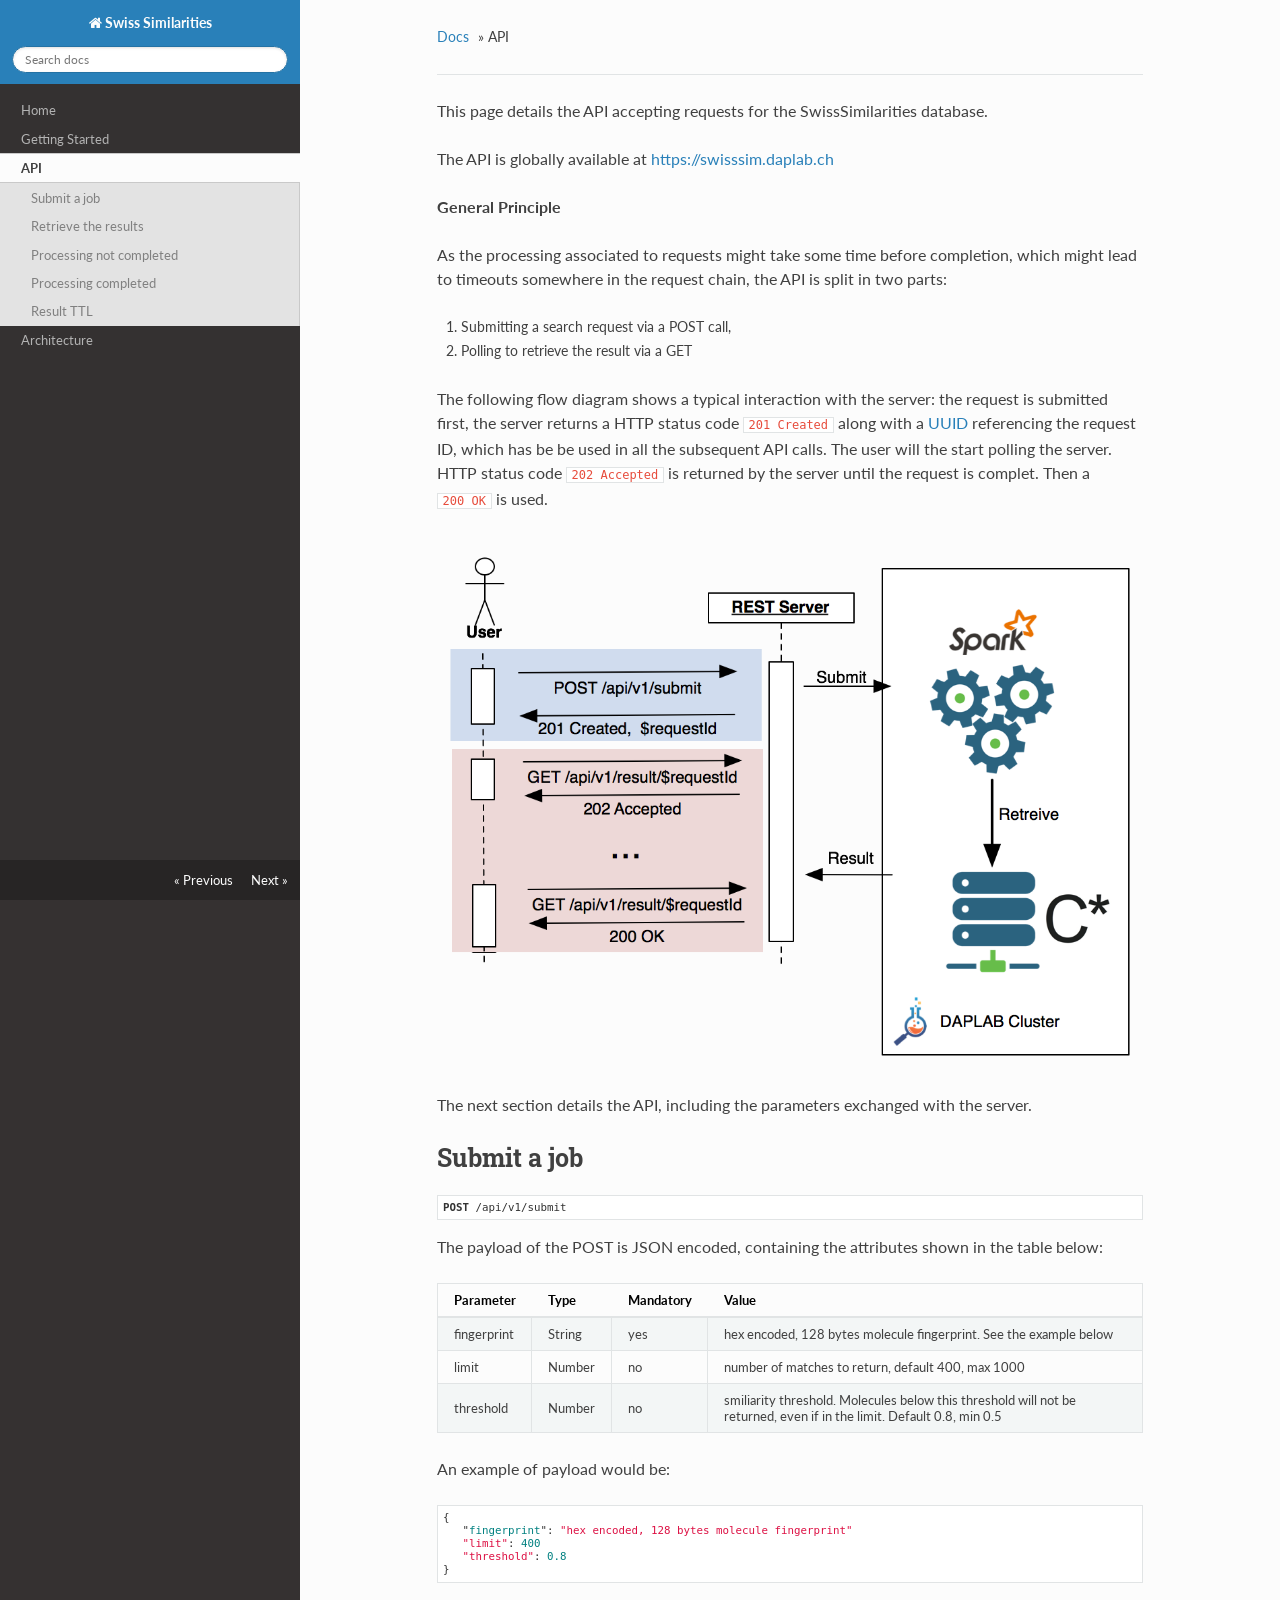
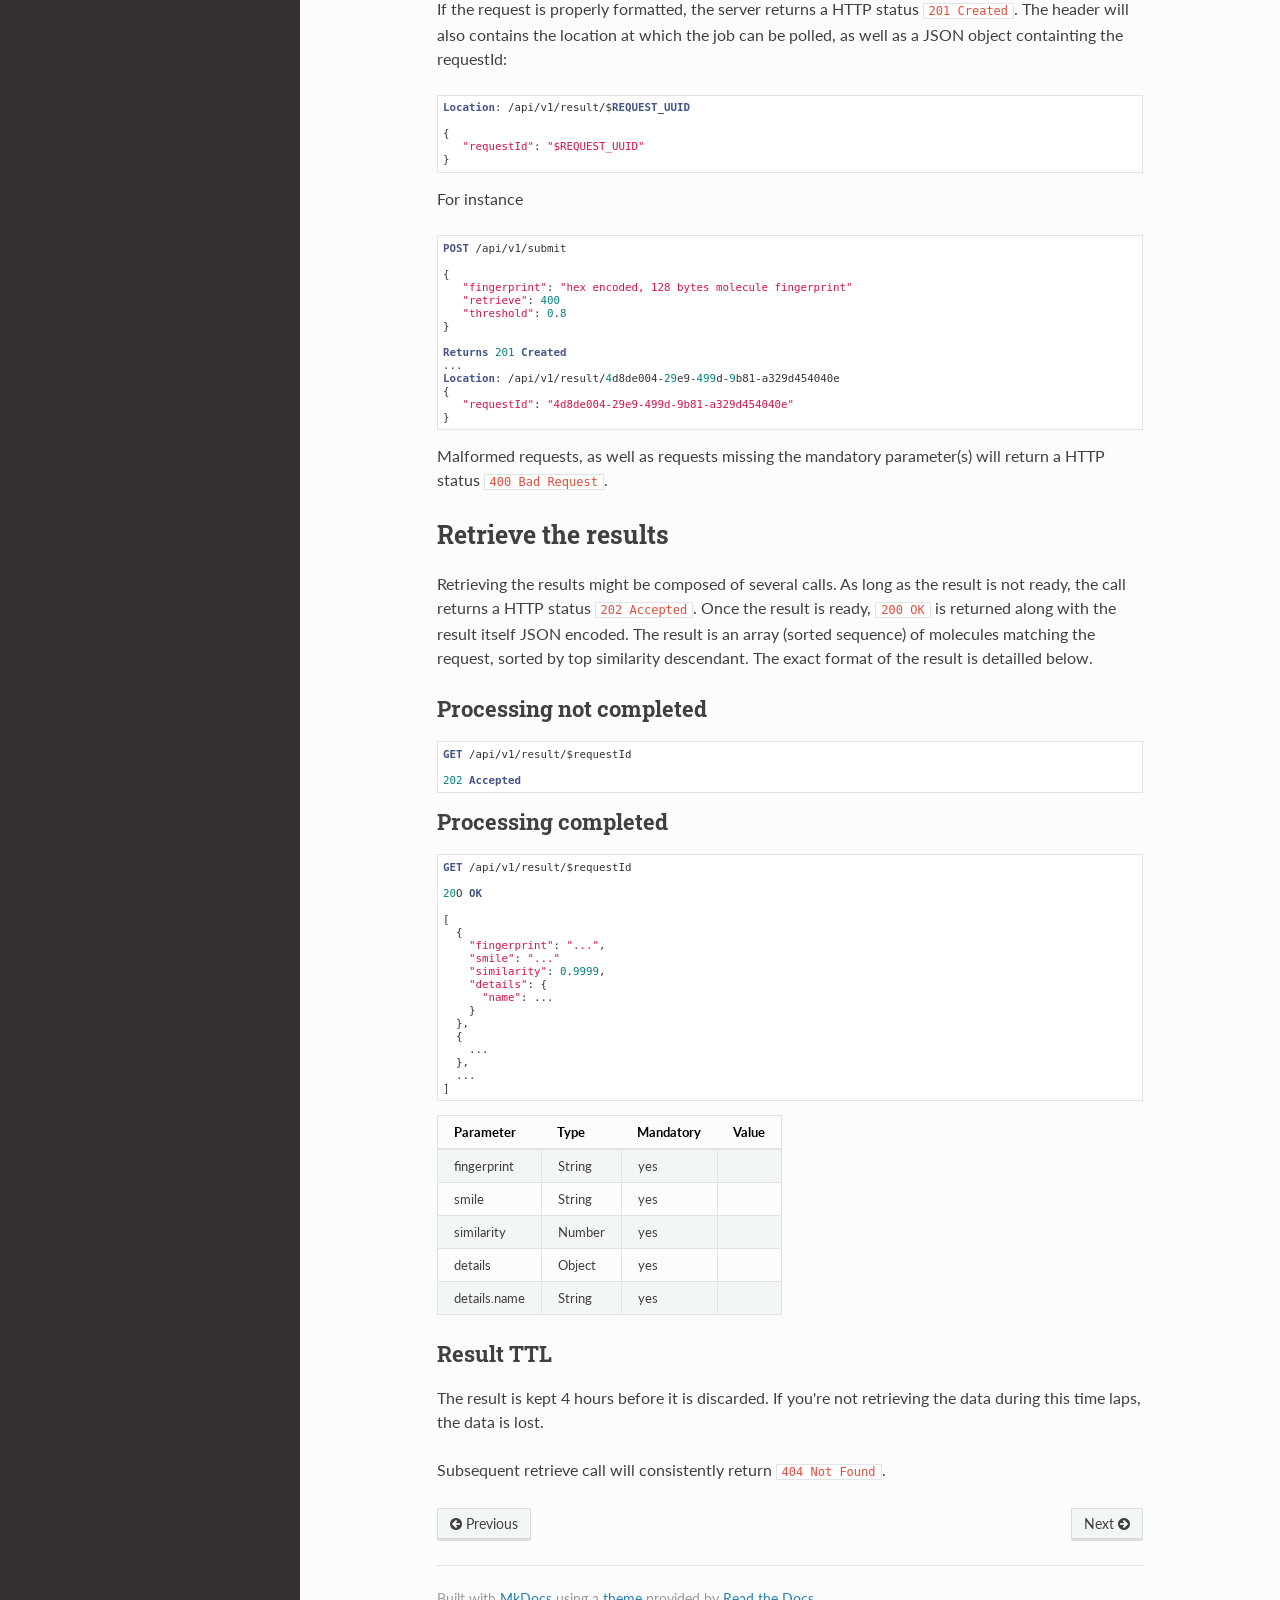
==== commit bae8ee76: "Deployed 0b57d8e with MkDocs version: 0.14.0" ====
--- a/api/index.html
+++ b/api/index.html
@@ -128,10 +128,13 @@
             <div class="section">
               
                 <p>This page details the API accepting requests for the SwissSimilarities database.</p>
-<p>As the search process might take some time, the search is asynchronous and then split in two parts: </p>
+<p>The API is globally available at <a href="https://swisssim.daplab.ch">https://swisssim.daplab.ch</a></p>
+<p><strong>General Principle</strong></p>
+<p>As the processing associated to requests might take some time before completion, which might lead to timeouts
+somewhere in the request chain, the API is split in two parts:</p>
 <ol>
 <li>Submitting a search request via a POST call,</li>
-<li>Polling to retrieve the results via a GET</li>
+<li>Polling to retrieve the result via a GET</li>
 </ol>
 <p>The following flow diagram shows a typical interaction with the server: the request is submitted first, the server
 returns a HTTP status code <code>201 Created</code> along with a <a href="https://en.wikipedia.org/wiki/Universally_unique_identifier">UUID</a>
@@ -203,13 +206,13 @@
 
 Returns 201 Created
 ...
-Location: /api/v1/result/$REQUEST_UUID
+Location: /api/v1/result/4d8de004-29e9-499d-9b81-a329d454040e
 {
-   &quot;uuid&quot;: &quot;$REQUEST_UUID&quot;
+   &quot;requestId&quot;: &quot;4d8de004-29e9-499d-9b81-a329d454040e&quot;
 }
 </code></pre>
 
-<p>Malformatted requests, as well as requests missing the mandatory parameter(s) 
+<p>Malformed requests, as well as requests missing the mandatory parameter(s) 
 will return a HTTP status <code>400 Bad Request</code>.</p>
 <h1 id="retrieve-the-results">Retrieve the results</h1>
 <p>Retrieving the results might be composed of several calls. As long as the result is not ready, the call returns
